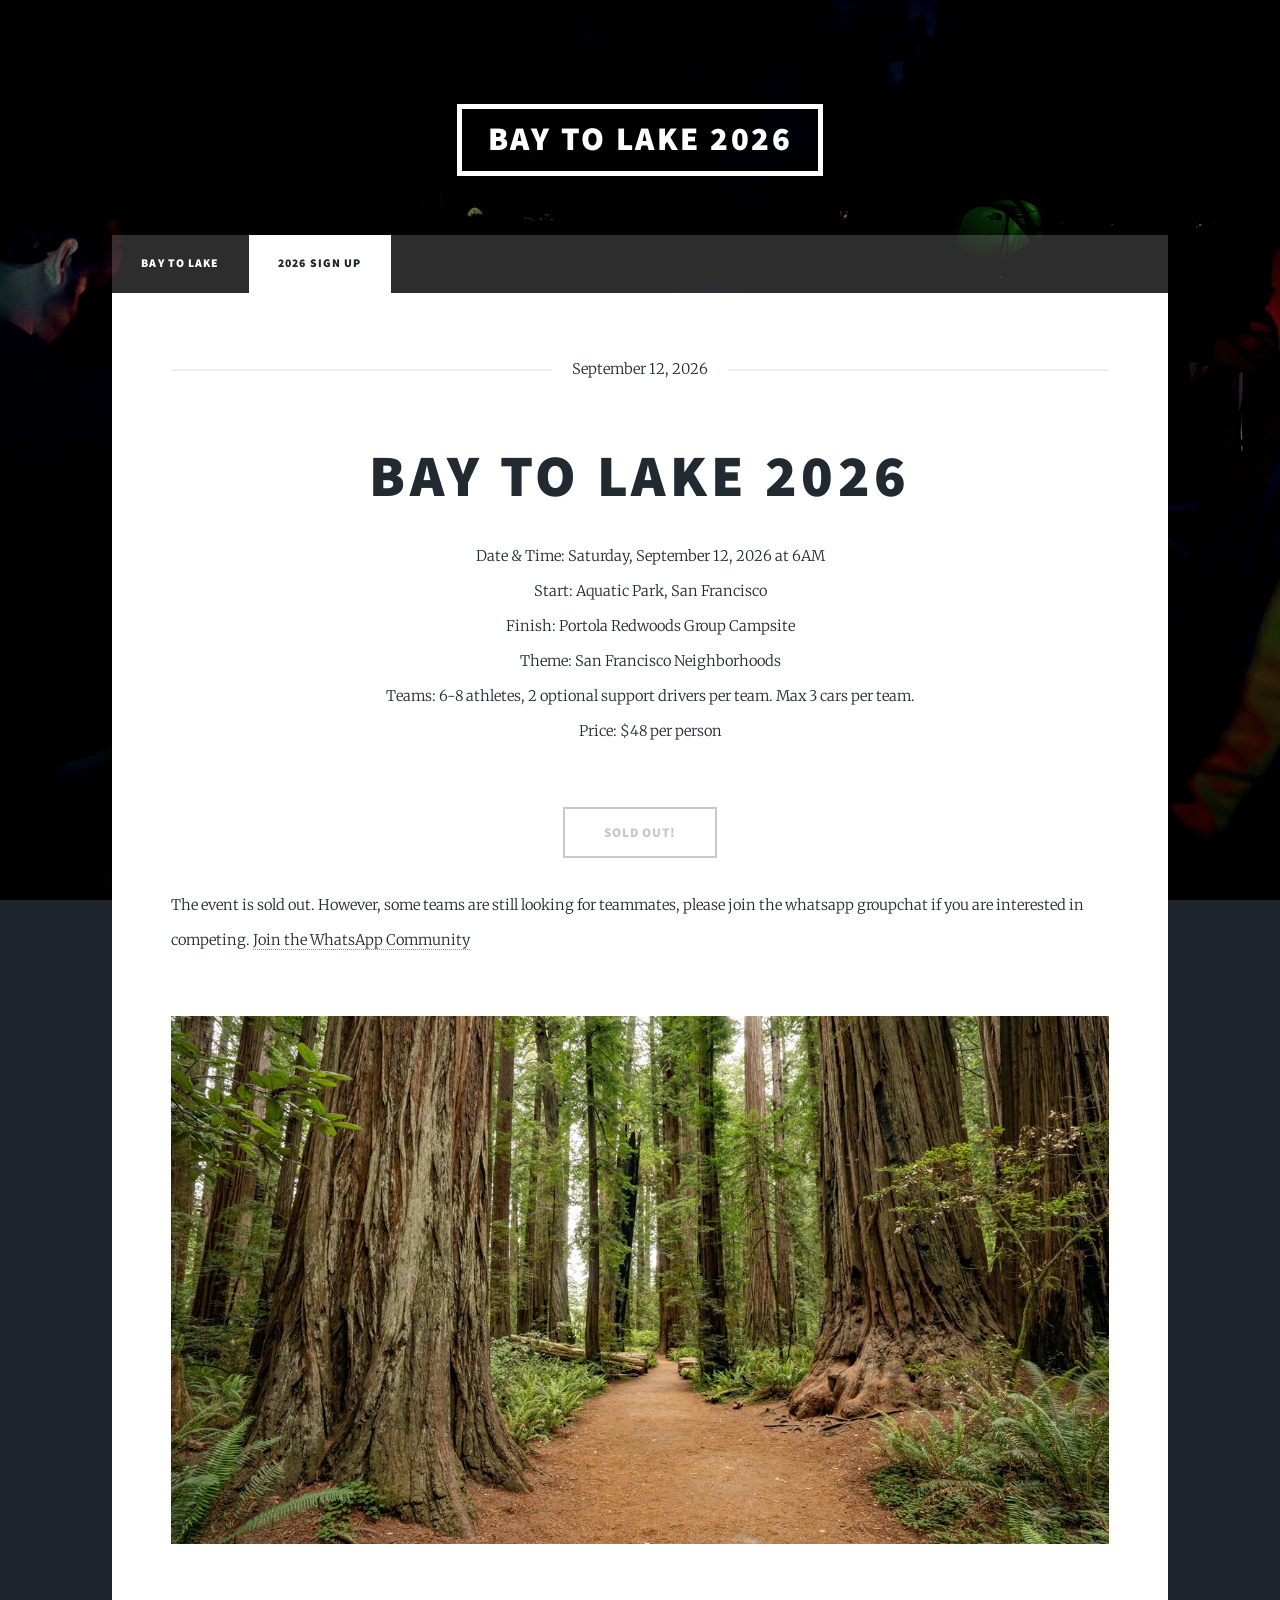
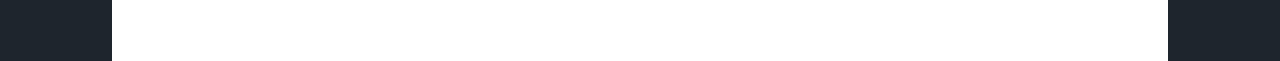
==== website/2026.html @ f6bba60a "first commit" ====
<!doctype html>
<!--
	Massively by HTML5 UP
	html5up.net | @ajlkn
	Free for personal and commercial use under the CCA 3.0 license (html5up.net/license)
-->
<html>
    <head>
        <title>2026 | Bay To Lake</title>
        <link
            rel="icon"
            href="data:image/svg+xml,<svg xmlns=%22http://www.w3.org/2000/svg%22 viewBox=%220 0 100 100%22><text y=%22.9em%22 font-size=%2290%22>🏃‍♀️‍➡️</text></svg>"
        />
        <meta charset="utf-8" />
        <meta
            name="viewport"
            content="width=device-width, initial-scale=1, user-scalable=no"
        />
        <link rel="stylesheet" href="assets/css/main.css" />
        <noscript
            ><link rel="stylesheet" href="assets/css/noscript.css"
        /></noscript>
    </head>
    <body class="is-preload">
        <!-- Wrapper -->
        <div id="wrapper">
            <!-- Header -->
            <header id="header">
                <a href="https://forms.gle/pkW2wUgKSSJZ77wMA" class="logo"
                    >Bay To Lake 2026</a
                >
            </header>

            <!-- Nav -->
            <nav id="nav">
                <ul class="links">
                    <li><a href="index.html">Bay To Lake</a></li>
                    <li class="active">
                        <a href="https://forms.gle/pkW2wUgKSSJZ77wMA"
                            >2026 sign up</a
                        >
                    </li>
                </ul>
            </nav>

            <!-- Main -->
            <div id="main">
                <!-- Post -->
                <section class="post">
                    <header class="major">
                        <span class="date">September 12, 2026</span>
                        <h1>Bay to Lake 2026</h1>
                        <ul>
                            <li>
                                Date & Time: Saturday, September 12, 2026 at 6AM
                            </li>
                            <li>Start: Aquatic Park, San Francisco</li>
                            <li>Finish: Portola Redwoods Group Campsite</li>
                            <li>Theme: San Francisco Neighborhoods</li>
                            <li>
                                Teams: 6-8 athletes, 2 optional support drivers
                                per team. Max 3 cars per team.
                            </li>
                            <li>Price: $48 per person</li>
                        </ul>
                    </header>
                    <ul class="actions special">
                        <li>
                            <a
                                href="https://forms.gle/pkW2wUgKSSJZ77wMA"
                                class="button large disabled"
                                disabled
                                >SOLD OUT!</a
                            >
                        </li>
                    </ul>
                    The event is sold out. However, some teams are still looking
                    for teammates, please join the whatsapp groupchat if you are
                    interested in competing.
                    <a
                        href="https://chat.whatsapp.com/GhfOMwKwByU3hlfMUq1ZFm?mode=hq1tcli"
                        >Join the WhatsApp Community</a
                    >
                    <div class="image main">
                        <img src="images/redwoods.jpeg" alt="" />
                    </div>
                </section>
            </div>
        </div>

        <!-- Scripts -->
        <script src="assets/js/jquery.min.js"></script>
        <script src="assets/js/jquery.scrollex.min.js"></script>
        <script src="assets/js/jquery.scrolly.min.js"></script>
        <script src="assets/js/browser.min.js"></script>
        <script src="assets/js/breakpoints.min.js"></script>
        <script src="assets/js/util.js"></script>
        <script src="assets/js/main.js"></script>
    </body>
</html>
---- website/assets/css/main.css ----
@import url(fontawesome-all.min.css);
@import url("https://fonts.googleapis.com/css?family=Merriweather:300,700,300italic,700italic|Source+Sans+Pro:900");

/*
	Massively by HTML5 UP
	html5up.net | @ajlkn
	Free for personal and commercial use under the CCA 3.0 license (html5up.net/license)
*/

html,
body,
div,
span,
applet,
object,
iframe,
h1,
h2,
h3,
h4,
h5,
h6,
p,
blockquote,
pre,
a,
abbr,
acronym,
address,
big,
cite,
code,
del,
dfn,
em,
img,
ins,
kbd,
q,
s,
samp,
small,
strike,
strong,
sub,
sup,
tt,
var,
b,
u,
i,
center,
dl,
dt,
dd,
ol,
ul,
li,
fieldset,
form,
label,
legend,
table,
caption,
tbody,
tfoot,
thead,
tr,
th,
td,
article,
aside,
canvas,
details,
embed,
figure,
figcaption,
footer,
header,
hgroup,
menu,
nav,
output,
ruby,
section,
summary,
time,
mark,
audio,
video {
    margin: 0;
    padding: 0;
    border: 0;
    font-size: 100%;
    font: inherit;
    vertical-align: baseline;
}

article,
aside,
details,
figcaption,
figure,
footer,
header,
hgroup,
menu,
nav,
section {
    display: block;
}

body {
    line-height: 1;
}

ol,
ul {
    list-style: none;
}

blockquote,
q {
    quotes: none;
}

blockquote:before,
blockquote:after,
q:before,
q:after {
    content: "";
    content: none;
}

table {
    border-collapse: collapse;
    border-spacing: 0;
}

body {
    -webkit-text-size-adjust: none;
}

mark {
    background-color: transparent;
    color: inherit;
}

input::-moz-focus-inner {
    border: 0;
    padding: 0;
}

input,
select,
textarea {
    -moz-appearance: none;
    -webkit-appearance: none;
    -ms-appearance: none;
    appearance: none;
}

/* Basic */

@-ms-viewport {
    width: device-width;
}

body {
    -ms-overflow-style: scrollbar;
}

@media screen and (max-width: 480px) {
    html,
    body {
        min-width: 320px;
    }
}

html {
    box-sizing: border-box;
}

*,
*:before,
*:after {
    box-sizing: inherit;
}

body {
    background-color: #1e252d;
}

body.is-preload *,
body.is-preload *:before,
body.is-preload *:after {
    -moz-animation: none !important;
    -webkit-animation: none !important;
    -ms-animation: none !important;
    animation: none !important;
    -moz-transition: none !important;
    -webkit-transition: none !important;
    -ms-transition: none !important;
    transition: none !important;
}

/* Type */

html {
    font-size: 16pt;
}

@media screen and (max-width: 1680px) {
    html {
        font-size: 12pt;
    }
}

@media screen and (max-width: 1280px) {
    html {
        font-size: 11pt;
    }
}

@media screen and (max-width: 360px) {
    html {
        font-size: 10pt;
    }
}

body {
    color: #212931;
}

body,
input,
select,
textarea {
    font-family: "Merriweather", Georgia, serif;
    font-weight: 300;
    font-size: 1rem;
    line-height: 2.375;
}

a {
    -moz-transition:
        color 0.2s ease-in-out,
        background-color 0.2s ease-in-out,
        border-color 0.2s ease-in-out,
        box-shadow 0.2s ease-in-out;
    -webkit-transition:
        color 0.2s ease-in-out,
        background-color 0.2s ease-in-out,
        border-color 0.2s ease-in-out,
        box-shadow 0.2s ease-in-out;
    -ms-transition:
        color 0.2s ease-in-out,
        background-color 0.2s ease-in-out,
        border-color 0.2s ease-in-out,
        box-shadow 0.2s ease-in-out;
    transition:
        color 0.2s ease-in-out,
        background-color 0.2s ease-in-out,
        border-color 0.2s ease-in-out,
        box-shadow 0.2s ease-in-out;
    border-bottom: dotted 1px;
    text-decoration: none;
}

a:hover {
    border-bottom-color: transparent;
}

strong,
b {
    font-weight: 600;
}

em,
i {
    font-style: italic;
}

p {
    text-align: justify;
    margin: 0 0 2rem 0;
}

h1,
h2,
h3,
h4,
h5,
h6 {
    font-family: "Source Sans Pro", Helvetica, sans-serif;
    font-weight: 900;
    line-height: 1.5;
    letter-spacing: 0.075em;
    text-transform: uppercase;
    margin: 0 0 1rem 0;
}

h1 a,
h2 a,
h3 a,
h4 a,
h5 a,
h6 a {
    border-bottom: 0;
    color: inherit;
    text-decoration: none;
}

h1 {
    font-size: 4rem;
    line-height: 1.1;
    margin: 0 0 2rem 0;
}

h2 {
    font-size: 1.75rem;
    line-height: 1.3;
    margin: 0 0 1.5rem 0;
}

h3 {
    font-size: 1.25rem;
    margin: 0 0 1.5rem 0;
}

h4 {
    font-size: 1rem;
}

h5 {
    font-size: 0.9rem;
}

h6 {
    font-size: 0.8rem;
}

sub {
    font-size: 0.8rem;
    position: relative;
    top: 0.5rem;
}

sup {
    font-size: 0.8rem;
    position: relative;
    top: -0.5rem;
}

blockquote {
    border-left: solid 4px;
    font-style: italic;
    margin: 0 0 2rem 0;
    padding: 0.5rem 0 0.5rem 2rem;
}

code {
    border: solid 2px;
    font-family: "Courier New", monospace;
    font-size: 0.9rem;
    margin: 0 0.25rem;
    padding: 0.25rem 0.65rem;
}

pre {
    -webkit-overflow-scrolling: touch;
    font-family: "Courier New", monospace;
    font-size: 0.9rem;
    margin: 0 0 2rem 0;
}

pre code {
    display: block;
    line-height: 1.75;
    padding: 1rem 1.5rem;
    overflow-x: auto;
}

hr {
    border: 0;
    border-bottom: solid 2px;
    margin: 3rem 0;
}

hr.major {
    margin: 5rem 0;
}

.align-left {
    text-align: left;
}

.align-center {
    text-align: center;
}

.align-right {
    text-align: right;
}

input,
select,
textarea {
    color: #212931;
}

a {
    color: #212931;
    border-bottom-color: rgba(33, 41, 49, 0.5);
}

a:hover {
    border-bottom-color: transparent;
    color: #18bfef !important;
}

strong,
b {
    color: #212931;
}

h1,
h2,
h3,
h4,
h5,
h6 {
    color: #212931;
}

blockquote {
    border-left-color: #eeeeee;
}

code {
    background: rgba(220, 220, 220, 0.25);
    border-color: #eeeeee;
}

hr {
    border-bottom-color: #eeeeee;
}

/* Row */

.row {
    display: flex;
    flex-wrap: wrap;
    box-sizing: border-box;
    align-items: stretch;
}

.row > * {
    box-sizing: border-box;
}

.row.gtr-uniform > * > :last-child {
    margin-bottom: 0;
}

.row.aln-left {
    justify-content: flex-start;
}

.row.aln-center {
    justify-content: center;
}

.row.aln-right {
    justify-content: flex-end;
}

.row.aln-top {
    align-items: flex-start;
}

.row.aln-middle {
    align-items: center;
}

.row.aln-bottom {
    align-items: flex-end;
}

.row > .imp {
    order: -1;
}

.row > .col-1 {
    width: 8.33333%;
}

.row > .off-1 {
    margin-left: 8.33333%;
}

.row > .col-2 {
    width: 16.66667%;
}

.row > .off-2 {
    margin-left: 16.66667%;
}

.row > .col-3 {
    width: 25%;
}

.row > .off-3 {
    margin-left: 25%;
}

.row > .col-4 {
    width: 33.33333%;
}

.row > .off-4 {
    margin-left: 33.33333%;
}

.row > .col-5 {
    width: 41.66667%;
}

.row > .off-5 {
    margin-left: 41.66667%;
}

.row > .col-6 {
    width: 50%;
}

.row > .off-6 {
    margin-left: 50%;
}

.row > .col-7 {
    width: 58.33333%;
}

.row > .off-7 {
    margin-left: 58.33333%;
}

.row > .col-8 {
    width: 66.66667%;
}

.row > .off-8 {
    margin-left: 66.66667%;
}

.row > .col-9 {
    width: 75%;
}

.row > .off-9 {
    margin-left: 75%;
}

.row > .col-10 {
    width: 83.33333%;
}

.row > .off-10 {
    margin-left: 83.33333%;
}

.row > .col-11 {
    width: 91.66667%;
}

.row > .off-11 {
    margin-left: 91.66667%;
}

.row > .col-12 {
    width: 100%;
}

.row > .off-12 {
    margin-left: 100%;
}

.row.gtr-0 {
    margin-top: 0;
    margin-left: 0rem;
}

.row.gtr-0 > * {
    padding: 0 0 0 0rem;
}

.row.gtr-0.gtr-uniform {
    margin-top: 0rem;
}

.row.gtr-0.gtr-uniform > * {
    padding-top: 0rem;
}

.row.gtr-25 {
    margin-top: 0;
    margin-left: -0.375rem;
}

.row.gtr-25 > * {
    padding: 0 0 0 0.375rem;
}

.row.gtr-25.gtr-uniform {
    margin-top: -0.375rem;
}

.row.gtr-25.gtr-uniform > * {
    padding-top: 0.375rem;
}

.row.gtr-50 {
    margin-top: 0;
    margin-left: -0.75rem;
}

.row.gtr-50 > * {
    padding: 0 0 0 0.75rem;
}

.row.gtr-50.gtr-uniform {
    margin-top: -0.75rem;
}

.row.gtr-50.gtr-uniform > * {
    padding-top: 0.75rem;
}

.row {
    margin-top: 0;
    margin-left: -1.5rem;
}

.row > * {
    padding: 0 0 0 1.5rem;
}

.row.gtr-uniform {
    margin-top: -1.5rem;
}

.row.gtr-uniform > * {
    padding-top: 1.5rem;
}

.row.gtr-150 {
    margin-top: 0;
    margin-left: -2.25rem;
}

.row.gtr-150 > * {
    padding: 0 0 0 2.25rem;
}

.row.gtr-150.gtr-uniform {
    margin-top: -2.25rem;
}

.row.gtr-150.gtr-uniform > * {
    padding-top: 2.25rem;
}

.row.gtr-200 {
    margin-top: 0;
    margin-left: -3rem;
}

.row.gtr-200 > * {
    padding: 0 0 0 3rem;
}

.row.gtr-200.gtr-uniform {
    margin-top: -3rem;
}

.row.gtr-200.gtr-uniform > * {
    padding-top: 3rem;
}

@media screen and (max-width: 1680px) {
    .row {
        display: flex;
        flex-wrap: wrap;
        box-sizing: border-box;
        align-items: stretch;
    }

    .row > * {
        box-sizing: border-box;
    }

    .row.gtr-uniform > * > :last-child {
        margin-bottom: 0;
    }

    .row.aln-left {
        justify-content: flex-start;
    }

    .row.aln-center {
        justify-content: center;
    }

    .row.aln-right {
        justify-content: flex-end;
    }

    .row.aln-top {
        align-items: flex-start;
    }

    .row.aln-middle {
        align-items: center;
    }

    .row.aln-bottom {
        align-items: flex-end;
    }

    .row > .imp-xlarge {
        order: -1;
    }

    .row > .col-1-xlarge {
        width: 8.33333%;
    }

    .row > .off-1-xlarge {
        margin-left: 8.33333%;
    }

    .row > .col-2-xlarge {
        width: 16.66667%;
    }

    .row > .off-2-xlarge {
        margin-left: 16.66667%;
    }

    .row > .col-3-xlarge {
        width: 25%;
    }

    .row > .off-3-xlarge {
        margin-left: 25%;
    }

    .row > .col-4-xlarge {
        width: 33.33333%;
    }

    .row > .off-4-xlarge {
        margin-left: 33.33333%;
    }

    .row > .col-5-xlarge {
        width: 41.66667%;
    }

    .row > .off-5-xlarge {
        margin-left: 41.66667%;
    }

    .row > .col-6-xlarge {
        width: 50%;
    }

    .row > .off-6-xlarge {
        margin-left: 50%;
    }

    .row > .col-7-xlarge {
        width: 58.33333%;
    }

    .row > .off-7-xlarge {
        margin-left: 58.33333%;
    }

    .row > .col-8-xlarge {
        width: 66.66667%;
    }

    .row > .off-8-xlarge {
        margin-left: 66.66667%;
    }

    .row > .col-9-xlarge {
        width: 75%;
    }

    .row > .off-9-xlarge {
        margin-left: 75%;
    }

    .row > .col-10-xlarge {
        width: 83.33333%;
    }

    .row > .off-10-xlarge {
        margin-left: 83.33333%;
    }

    .row > .col-11-xlarge {
        width: 91.66667%;
    }

    .row > .off-11-xlarge {
        margin-left: 91.66667%;
    }

    .row > .col-12-xlarge {
        width: 100%;
    }

    .row > .off-12-xlarge {
        margin-left: 100%;
    }

    .row.gtr-0 {
        margin-top: 0;
        margin-left: 0rem;
    }

    .row.gtr-0 > * {
        padding: 0 0 0 0rem;
    }

    .row.gtr-0.gtr-uniform {
        margin-top: 0rem;
    }

    .row.gtr-0.gtr-uniform > * {
        padding-top: 0rem;
    }

    .row.gtr-25 {
        margin-top: 0;
        margin-left: -0.375rem;
    }

    .row.gtr-25 > * {
        padding: 0 0 0 0.375rem;
    }

    .row.gtr-25.gtr-uniform {
        margin-top: -0.375rem;
    }

    .row.gtr-25.gtr-uniform > * {
        padding-top: 0.375rem;
    }

    .row.gtr-50 {
        margin-top: 0;
        margin-left: -0.75rem;
    }

    .row.gtr-50 > * {
        padding: 0 0 0 0.75rem;
    }

    .row.gtr-50.gtr-uniform {
        margin-top: -0.75rem;
    }

    .row.gtr-50.gtr-uniform > * {
        padding-top: 0.75rem;
    }

    .row {
        margin-top: 0;
        margin-left: -1.5rem;
    }

    .row > * {
        padding: 0 0 0 1.5rem;
    }

    .row.gtr-uniform {
        margin-top: -1.5rem;
    }

    .row.gtr-uniform > * {
        padding-top: 1.5rem;
    }

    .row.gtr-150 {
        margin-top: 0;
        margin-left: -2.25rem;
    }

    .row.gtr-150 > * {
        padding: 0 0 0 2.25rem;
    }

    .row.gtr-150.gtr-uniform {
        margin-top: -2.25rem;
    }

    .row.gtr-150.gtr-uniform > * {
        padding-top: 2.25rem;
    }

    .row.gtr-200 {
        margin-top: 0;
        margin-left: -3rem;
    }

    .row.gtr-200 > * {
        padding: 0 0 0 3rem;
    }

    .row.gtr-200.gtr-uniform {
        margin-top: -3rem;
    }

    .row.gtr-200.gtr-uniform > * {
        padding-top: 3rem;
    }
}

@media screen and (max-width: 1280px) {
    .row {
        display: flex;
        flex-wrap: wrap;
        box-sizing: border-box;
        align-items: stretch;
    }

    .row > * {
        box-sizing: border-box;
    }

    .row.gtr-uniform > * > :last-child {
        margin-bottom: 0;
    }

    .row.aln-left {
        justify-content: flex-start;
    }

    .row.aln-center {
        justify-content: center;
    }

    .row.aln-right {
        justify-content: flex-end;
    }

    .row.aln-top {
        align-items: flex-start;
    }

    .row.aln-middle {
        align-items: center;
    }

    .row.aln-bottom {
        align-items: flex-end;
    }

    .row > .imp-large {
        order: -1;
    }

    .row > .col-1-large {
        width: 8.33333%;
    }

    .row > .off-1-large {
        margin-left: 8.33333%;
    }

    .row > .col-2-large {
        width: 16.66667%;
    }

    .row > .off-2-large {
        margin-left: 16.66667%;
    }

    .row > .col-3-large {
        width: 25%;
    }

    .row > .off-3-large {
        margin-left: 25%;
    }

    .row > .col-4-large {
        width: 33.33333%;
    }

    .row > .off-4-large {
        margin-left: 33.33333%;
    }

    .row > .col-5-large {
        width: 41.66667%;
    }

    .row > .off-5-large {
        margin-left: 41.66667%;
    }

    .row > .col-6-large {
        width: 50%;
    }

    .row > .off-6-large {
        margin-left: 50%;
    }

    .row > .col-7-large {
        width: 58.33333%;
    }

    .row > .off-7-large {
        margin-left: 58.33333%;
    }

    .row > .col-8-large {
        width: 66.66667%;
    }

    .row > .off-8-large {
        margin-left: 66.66667%;
    }

    .row > .col-9-large {
        width: 75%;
    }

    .row > .off-9-large {
        margin-left: 75%;
    }

    .row > .col-10-large {
        width: 83.33333%;
    }

    .row > .off-10-large {
        margin-left: 83.33333%;
    }

    .row > .col-11-large {
        width: 91.66667%;
    }

    .row > .off-11-large {
        margin-left: 91.66667%;
    }

    .row > .col-12-large {
        width: 100%;
    }

    .row > .off-12-large {
        margin-left: 100%;
    }

    .row.gtr-0 {
        margin-top: 0;
        margin-left: 0rem;
    }

    .row.gtr-0 > * {
        padding: 0 0 0 0rem;
    }

    .row.gtr-0.gtr-uniform {
        margin-top: 0rem;
    }

    .row.gtr-0.gtr-uniform > * {
        padding-top: 0rem;
    }

    .row.gtr-25 {
        margin-top: 0;
        margin-left: -0.375rem;
    }

    .row.gtr-25 > * {
        padding: 0 0 0 0.375rem;
    }

    .row.gtr-25.gtr-uniform {
        margin-top: -0.375rem;
    }

    .row.gtr-25.gtr-uniform > * {
        padding-top: 0.375rem;
    }

    .row.gtr-50 {
        margin-top: 0;
        margin-left: -0.75rem;
    }

    .row.gtr-50 > * {
        padding: 0 0 0 0.75rem;
    }

    .row.gtr-50.gtr-uniform {
        margin-top: -0.75rem;
    }

    .row.gtr-50.gtr-uniform > * {
        padding-top: 0.75rem;
    }

    .row {
        margin-top: 0;
        margin-left: -1.5rem;
    }

    .row > * {
        padding: 0 0 0 1.5rem;
    }

    .row.gtr-uniform {
        margin-top: -1.5rem;
    }

    .row.gtr-uniform > * {
        padding-top: 1.5rem;
    }

    .row.gtr-150 {
        margin-top: 0;
        margin-left: -2.25rem;
    }

    .row.gtr-150 > * {
        padding: 0 0 0 2.25rem;
    }

    .row.gtr-150.gtr-uniform {
        margin-top: -2.25rem;
    }

    .row.gtr-150.gtr-uniform > * {
        padding-top: 2.25rem;
    }

    .row.gtr-200 {
        margin-top: 0;
        margin-left: -3rem;
    }

    .row.gtr-200 > * {
        padding: 0 0 0 3rem;
    }

    .row.gtr-200.gtr-uniform {
        margin-top: -3rem;
    }

    .row.gtr-200.gtr-uniform > * {
        padding-top: 3rem;
    }
}

@media screen and (max-width: 980px) {
    .row {
        display: flex;
        flex-wrap: wrap;
        box-sizing: border-box;
        align-items: stretch;
    }

    .row > * {
        box-sizing: border-box;
    }

    .row.gtr-uniform > * > :last-child {
        margin-bottom: 0;
    }

    .row.aln-left {
        justify-content: flex-start;
    }

    .row.aln-center {
        justify-content: center;
    }

    .row.aln-right {
        justify-content: flex-end;
    }

    .row.aln-top {
        align-items: flex-start;
    }

    .row.aln-middle {
        align-items: center;
    }

    .row.aln-bottom {
        align-items: flex-end;
    }

    .row > .imp-medium {
        order: -1;
    }

    .row > .col-1-medium {
        width: 8.33333%;
    }

    .row > .off-1-medium {
        margin-left: 8.33333%;
    }

    .row > .col-2-medium {
        width: 16.66667%;
    }

    .row > .off-2-medium {
        margin-left: 16.66667%;
    }

    .row > .col-3-medium {
        width: 25%;
    }

    .row > .off-3-medium {
        margin-left: 25%;
    }

    .row > .col-4-medium {
        width: 33.33333%;
    }

    .row > .off-4-medium {
        margin-left: 33.33333%;
    }

    .row > .col-5-medium {
        width: 41.66667%;
    }

    .row > .off-5-medium {
        margin-left: 41.66667%;
    }

    .row > .col-6-medium {
        width: 50%;
    }

    .row > .off-6-medium {
        margin-left: 50%;
    }

    .row > .col-7-medium {
        width: 58.33333%;
    }

    .row > .off-7-medium {
        margin-left: 58.33333%;
    }

    .row > .col-8-medium {
        width: 66.66667%;
    }

    .row > .off-8-medium {
        margin-left: 66.66667%;
    }

    .row > .col-9-medium {
        width: 75%;
    }

    .row > .off-9-medium {
        margin-left: 75%;
    }

    .row > .col-10-medium {
        width: 83.33333%;
    }

    .row > .off-10-medium {
        margin-left: 83.33333%;
    }

    .row > .col-11-medium {
        width: 91.66667%;
    }

    .row > .off-11-medium {
        margin-left: 91.66667%;
    }

    .row > .col-12-medium {
        width: 100%;
    }

    .row > .off-12-medium {
        margin-left: 100%;
    }

    .row.gtr-0 {
        margin-top: 0;
        margin-left: 0rem;
    }

    .row.gtr-0 > * {
        padding: 0 0 0 0rem;
    }

    .row.gtr-0.gtr-uniform {
        margin-top: 0rem;
    }

    .row.gtr-0.gtr-uniform > * {
        padding-top: 0rem;
    }

    .row.gtr-25 {
        margin-top: 0;
        margin-left: -0.375rem;
    }

    .row.gtr-25 > * {
        padding: 0 0 0 0.375rem;
    }

    .row.gtr-25.gtr-uniform {
        margin-top: -0.375rem;
    }

    .row.gtr-25.gtr-uniform > * {
        padding-top: 0.375rem;
    }

    .row.gtr-50 {
        margin-top: 0;
        margin-left: -0.75rem;
    }

    .row.gtr-50 > * {
        padding: 0 0 0 0.75rem;
    }

    .row.gtr-50.gtr-uniform {
        margin-top: -0.75rem;
    }

    .row.gtr-50.gtr-uniform > * {
        padding-top: 0.75rem;
    }

    .row {
        margin-top: 0;
        margin-left: -1.5rem;
    }

    .row > * {
        padding: 0 0 0 1.5rem;
    }

    .row.gtr-uniform {
        margin-top: -1.5rem;
    }

    .row.gtr-uniform > * {
        padding-top: 1.5rem;
    }

    .row.gtr-150 {
        margin-top: 0;
        margin-left: -2.25rem;
    }

    .row.gtr-150 > * {
        padding: 0 0 0 2.25rem;
    }

    .row.gtr-150.gtr-uniform {
        margin-top: -2.25rem;
    }

    .row.gtr-150.gtr-uniform > * {
        padding-top: 2.25rem;
    }

    .row.gtr-200 {
        margin-top: 0;
        margin-left: -3rem;
    }

    .row.gtr-200 > * {
        padding: 0 0 0 3rem;
    }

    .row.gtr-200.gtr-uniform {
        margin-top: -3rem;
    }

    .row.gtr-200.gtr-uniform > * {
        padding-top: 3rem;
    }
}

@media screen and (max-width: 736px) {
    .row {
        display: flex;
        flex-wrap: wrap;
        box-sizing: border-box;
        align-items: stretch;
    }

    .row > * {
        box-sizing: border-box;
    }

    .row.gtr-uniform > * > :last-child {
        margin-bottom: 0;
    }

    .row.aln-left {
        justify-content: flex-start;
    }

    .row.aln-center {
        justify-content: center;
    }

    .row.aln-right {
        justify-content: flex-end;
    }

    .row.aln-top {
        align-items: flex-start;
    }

    .row.aln-middle {
        align-items: center;
    }

    .row.aln-bottom {
        align-items: flex-end;
    }

    .row > .imp-small {
        order: -1;
    }

    .row > .col-1-small {
        width: 8.33333%;
    }

    .row > .off-1-small {
        margin-left: 8.33333%;
    }

    .row > .col-2-small {
        width: 16.66667%;
    }

    .row > .off-2-small {
        margin-left: 16.66667%;
    }

    .row > .col-3-small {
        width: 25%;
    }

    .row > .off-3-small {
        margin-left: 25%;
    }

    .row > .col-4-small {
        width: 33.33333%;
    }

    .row > .off-4-small {
        margin-left: 33.33333%;
    }

    .row > .col-5-small {
        width: 41.66667%;
    }

    .row > .off-5-small {
        margin-left: 41.66667%;
    }

    .row > .col-6-small {
        width: 50%;
    }

    .row > .off-6-small {
        margin-left: 50%;
    }

    .row > .col-7-small {
        width: 58.33333%;
    }

    .row > .off-7-small {
        margin-left: 58.33333%;
    }

    .row > .col-8-small {
        width: 66.66667%;
    }

    .row > .off-8-small {
        margin-left: 66.66667%;
    }

    .row > .col-9-small {
        width: 75%;
    }

    .row > .off-9-small {
        margin-left: 75%;
    }

    .row > .col-10-small {
        width: 83.33333%;
    }

    .row > .off-10-small {
        margin-left: 83.33333%;
    }

    .row > .col-11-small {
        width: 91.66667%;
    }

    .row > .off-11-small {
        margin-left: 91.66667%;
    }

    .row > .col-12-small {
        width: 100%;
    }

    .row > .off-12-small {
        margin-left: 100%;
    }

    .row.gtr-0 {
        margin-top: 0;
        margin-left: 0rem;
    }

    .row.gtr-0 > * {
        padding: 0 0 0 0rem;
    }

    .row.gtr-0.gtr-uniform {
        margin-top: 0rem;
    }

    .row.gtr-0.gtr-uniform > * {
        padding-top: 0rem;
    }

    .row.gtr-25 {
        margin-top: 0;
        margin-left: -0.375rem;
    }

    .row.gtr-25 > * {
        padding: 0 0 0 0.375rem;
    }

    .row.gtr-25.gtr-uniform {
        margin-top: -0.375rem;
    }

    .row.gtr-25.gtr-uniform > * {
        padding-top: 0.375rem;
    }

    .row.gtr-50 {
        margin-top: 0;
        margin-left: -0.75rem;
    }

    .row.gtr-50 > * {
        padding: 0 0 0 0.75rem;
    }

    .row.gtr-50.gtr-uniform {
        margin-top: -0.75rem;
    }

    .row.gtr-50.gtr-uniform > * {
        padding-top: 0.75rem;
    }

    .row {
        margin-top: 0;
        margin-left: -1.5rem;
    }

    .row > * {
        padding: 0 0 0 1.5rem;
    }

    .row.gtr-uniform {
        margin-top: -1.5rem;
    }

    .row.gtr-uniform > * {
        padding-top: 1.5rem;
    }

    .row.gtr-150 {
        margin-top: 0;
        margin-left: -2.25rem;
    }

    .row.gtr-150 > * {
        padding: 0 0 0 2.25rem;
    }

    .row.gtr-150.gtr-uniform {
        margin-top: -2.25rem;
    }

    .row.gtr-150.gtr-uniform > * {
        padding-top: 2.25rem;
    }

    .row.gtr-200 {
        margin-top: 0;
        margin-left: -3rem;
    }

    .row.gtr-200 > * {
        padding: 0 0 0 3rem;
    }

    .row.gtr-200.gtr-uniform {
        margin-top: -3rem;
    }

    .row.gtr-200.gtr-uniform > * {
        padding-top: 3rem;
    }
}

@media screen and (max-width: 480px) {
    .row {
        display: flex;
        flex-wrap: wrap;
        box-sizing: border-box;
        align-items: stretch;
    }

    .row > * {
        box-sizing: border-box;
    }

    .row.gtr-uniform > * > :last-child {
        margin-bottom: 0;
    }

    .row.aln-left {
        justify-content: flex-start;
    }

    .row.aln-center {
        justify-content: center;
    }

    .row.aln-right {
        justify-content: flex-end;
    }

    .row.aln-top {
        align-items: flex-start;
    }

    .row.aln-middle {
        align-items: center;
    }

    .row.aln-bottom {
        align-items: flex-end;
    }

    .row > .imp-xsmall {
        order: -1;
    }

    .row > .col-1-xsmall {
        width: 8.33333%;
    }

    .row > .off-1-xsmall {
        margin-left: 8.33333%;
    }

    .row > .col-2-xsmall {
        width: 16.66667%;
    }

    .row > .off-2-xsmall {
        margin-left: 16.66667%;
    }

    .row > .col-3-xsmall {
        width: 25%;
    }

    .row > .off-3-xsmall {
        margin-left: 25%;
    }

    .row > .col-4-xsmall {
        width: 33.33333%;
    }

    .row > .off-4-xsmall {
        margin-left: 33.33333%;
    }

    .row > .col-5-xsmall {
        width: 41.66667%;
    }

    .row > .off-5-xsmall {
        margin-left: 41.66667%;
    }

    .row > .col-6-xsmall {
        width: 50%;
    }

    .row > .off-6-xsmall {
        margin-left: 50%;
    }

    .row > .col-7-xsmall {
        width: 58.33333%;
    }

    .row > .off-7-xsmall {
        margin-left: 58.33333%;
    }

    .row > .col-8-xsmall {
        width: 66.66667%;
    }

    .row > .off-8-xsmall {
        margin-left: 66.66667%;
    }

    .row > .col-9-xsmall {
        width: 75%;
    }

    .row > .off-9-xsmall {
        margin-left: 75%;
    }

    .row > .col-10-xsmall {
        width: 83.33333%;
    }

    .row > .off-10-xsmall {
        margin-left: 83.33333%;
    }

    .row > .col-11-xsmall {
        width: 91.66667%;
    }

    .row > .off-11-xsmall {
        margin-left: 91.66667%;
    }

    .row > .col-12-xsmall {
        width: 100%;
    }

    .row > .off-12-xsmall {
        margin-left: 100%;
    }

    .row.gtr-0 {
        margin-top: 0;
        margin-left: 0rem;
    }

    .row.gtr-0 > * {
        padding: 0 0 0 0rem;
    }

    .row.gtr-0.gtr-uniform {
        margin-top: 0rem;
    }

    .row.gtr-0.gtr-uniform > * {
        padding-top: 0rem;
    }

    .row.gtr-25 {
        margin-top: 0;
        margin-left: -0.375rem;
    }

    .row.gtr-25 > * {
        padding: 0 0 0 0.375rem;
    }

    .row.gtr-25.gtr-uniform {
        margin-top: -0.375rem;
    }

    .row.gtr-25.gtr-uniform > * {
        padding-top: 0.375rem;
    }

    .row.gtr-50 {
        margin-top: 0;
        margin-left: -0.75rem;
    }

    .row.gtr-50 > * {
        padding: 0 0 0 0.75rem;
    }

    .row.gtr-50.gtr-uniform {
        margin-top: -0.75rem;
    }

    .row.gtr-50.gtr-uniform > * {
        padding-top: 0.75rem;
    }

    .row {
        margin-top: 0;
        margin-left: -1.5rem;
    }

    .row > * {
        padding: 0 0 0 1.5rem;
    }

    .row.gtr-uniform {
        margin-top: -1.5rem;
    }

    .row.gtr-uniform > * {
        padding-top: 1.5rem;
    }

    .row.gtr-150 {
        margin-top: 0;
        margin-left: -2.25rem;
    }

    .row.gtr-150 > * {
        padding: 0 0 0 2.25rem;
    }

    .row.gtr-150.gtr-uniform {
        margin-top: -2.25rem;
    }

    .row.gtr-150.gtr-uniform > * {
        padding-top: 2.25rem;
    }

    .row.gtr-200 {
        margin-top: 0;
        margin-left: -3rem;
    }

    .row.gtr-200 > * {
        padding: 0 0 0 3rem;
    }

    .row.gtr-200.gtr-uniform {
        margin-top: -3rem;
    }

    .row.gtr-200.gtr-uniform > * {
        padding-top: 3rem;
    }
}

@media screen and (max-width: 360px) {
    .row {
        display: flex;
        flex-wrap: wrap;
        box-sizing: border-box;
        align-items: stretch;
    }

    .row > * {
        box-sizing: border-box;
    }

    .row.gtr-uniform > * > :last-child {
        margin-bottom: 0;
    }

    .row.aln-left {
        justify-content: flex-start;
    }

    .row.aln-center {
        justify-content: center;
    }

    .row.aln-right {
        justify-content: flex-end;
    }

    .row.aln-top {
        align-items: flex-start;
    }

    .row.aln-middle {
        align-items: center;
    }

    .row.aln-bottom {
        align-items: flex-end;
    }

    .row > .imp-xxsmall {
        order: -1;
    }

    .row > .col-1-xxsmall {
        width: 8.33333%;
    }

    .row > .off-1-xxsmall {
        margin-left: 8.33333%;
    }

    .row > .col-2-xxsmall {
        width: 16.66667%;
    }

    .row > .off-2-xxsmall {
        margin-left: 16.66667%;
    }

    .row > .col-3-xxsmall {
        width: 25%;
    }

    .row > .off-3-xxsmall {
        margin-left: 25%;
    }

    .row > .col-4-xxsmall {
        width: 33.33333%;
    }

    .row > .off-4-xxsmall {
        margin-left: 33.33333%;
    }

    .row > .col-5-xxsmall {
        width: 41.66667%;
    }

    .row > .off-5-xxsmall {
        margin-left: 41.66667%;
    }

    .row > .col-6-xxsmall {
        width: 50%;
    }

    .row > .off-6-xxsmall {
        margin-left: 50%;
    }

    .row > .col-7-xxsmall {
        width: 58.33333%;
    }

    .row > .off-7-xxsmall {
        margin-left: 58.33333%;
    }

    .row > .col-8-xxsmall {
        width: 66.66667%;
    }

    .row > .off-8-xxsmall {
        margin-left: 66.66667%;
    }

    .row > .col-9-xxsmall {
        width: 75%;
    }

    .row > .off-9-xxsmall {
        margin-left: 75%;
    }

    .row > .col-10-xxsmall {
        width: 83.33333%;
    }

    .row > .off-10-xxsmall {
        margin-left: 83.33333%;
    }

    .row > .col-11-xxsmall {
        width: 91.66667%;
    }

    .row > .off-11-xxsmall {
        margin-left: 91.66667%;
    }

    .row > .col-12-xxsmall {
        width: 100%;
    }

    .row > .off-12-xxsmall {
        margin-left: 100%;
    }

    .row.gtr-0 {
        margin-top: 0;
        margin-left: 0rem;
    }

    .row.gtr-0 > * {
        padding: 0 0 0 0rem;
    }

    .row.gtr-0.gtr-uniform {
        margin-top: 0rem;
    }

    .row.gtr-0.gtr-uniform > * {
        padding-top: 0rem;
    }

    .row.gtr-25 {
        margin-top: 0;
        margin-left: -0.375rem;
    }

    .row.gtr-25 > * {
        padding: 0 0 0 0.375rem;
    }

    .row.gtr-25.gtr-uniform {
        margin-top: -0.375rem;
    }

    .row.gtr-25.gtr-uniform > * {
        padding-top: 0.375rem;
    }

    .row.gtr-50 {
        margin-top: 0;
        margin-left: -0.75rem;
    }

    .row.gtr-50 > * {
        padding: 0 0 0 0.75rem;
    }

    .row.gtr-50.gtr-uniform {
        margin-top: -0.75rem;
    }

    .row.gtr-50.gtr-uniform > * {
        padding-top: 0.75rem;
    }

    .row {
        margin-top: 0;
        margin-left: -1.5rem;
    }

    .row > * {
        padding: 0 0 0 1.5rem;
    }

    .row.gtr-uniform {
        margin-top: -1.5rem;
    }

    .row.gtr-uniform > * {
        padding-top: 1.5rem;
    }

    .row.gtr-150 {
        margin-top: 0;
        margin-left: -2.25rem;
    }

    .row.gtr-150 > * {
        padding: 0 0 0 2.25rem;
    }

    .row.gtr-150.gtr-uniform {
        margin-top: -2.25rem;
    }

    .row.gtr-150.gtr-uniform > * {
        padding-top: 2.25rem;
    }

    .row.gtr-200 {
        margin-top: 0;
        margin-left: -3rem;
    }

    .row.gtr-200 > * {
        padding: 0 0 0 3rem;
    }

    .row.gtr-200.gtr-uniform {
        margin-top: -3rem;
    }

    .row.gtr-200.gtr-uniform > * {
        padding-top: 3rem;
    }
}

/* Box */

.box {
    border: solid 2px;
    margin-bottom: 2rem;
    padding: 1.5rem;
}

.box > :last-child,
.box > :last-child > :last-child,
.box > :last-child > :last-child > :last-child {
    margin-bottom: 0;
}

.box.alt {
    border: 0;
    border-radius: 0;
    padding: 0;
}

.box {
    border-color: #eeeeee;
}

/* Button */

input[type="submit"],
input[type="reset"],
input[type="button"],
button,
.button {
    -moz-appearance: none;
    -webkit-appearance: none;
    -ms-appearance: none;
    appearance: none;
    -moz-transition:
        background-color 0.2s ease-in-out,
        box-shadow 0.2s ease-in-out,
        color 0.2s ease-in-out;
    -webkit-transition:
        background-color 0.2s ease-in-out,
        box-shadow 0.2s ease-in-out,
        color 0.2s ease-in-out;
    -ms-transition:
        background-color 0.2s ease-in-out,
        box-shadow 0.2s ease-in-out,
        color 0.2s ease-in-out;
    transition:
        background-color 0.2s ease-in-out,
        box-shadow 0.2s ease-in-out,
        color 0.2s ease-in-out;
    border: 0;
    border-radius: 0;
    cursor: pointer;
    display: inline-block;
    font-family: "Source Sans Pro", Helvetica, sans-serif;
    font-size: 0.8rem;
    font-weight: 900;
    letter-spacing: 0.075em;
    height: 3rem;
    line-height: 3rem;
    padding: 0 2rem;
    text-align: center;
    text-decoration: none;
    text-transform: uppercase;
    white-space: nowrap;
}

input[type="submit"].icon:before,
input[type="reset"].icon:before,
input[type="button"].icon:before,
button.icon:before,
.button.icon:before {
    margin-right: 0.5rem;
}

input[type="submit"].icon.solo,
input[type="reset"].icon.solo,
input[type="button"].icon.solo,
button.icon.solo,
.button.icon.solo {
    position: relative;
    width: 4rem;
    height: 4rem;
    line-height: 4rem;
    border-radius: 4rem;
    text-indent: 4rem;
    overflow: hidden;
    padding: 0;
    white-space: nowrap;
}

input[type="submit"].icon.solo:before,
input[type="reset"].icon.solo:before,
input[type="button"].icon.solo:before,
button.icon.solo:before,
.button.icon.solo:before {
    position: absolute;
    display: block;
    top: 0;
    left: 0;
    width: inherit;
    height: inherit;
    line-height: inherit;
    font-size: 1.25rem;
    margin-right: 0;
    text-align: center;
    text-indent: 0;
}

input[type="submit"].fit,
input[type="reset"].fit,
input[type="button"].fit,
button.fit,
.button.fit {
    width: 100%;
}

input[type="submit"].small,
input[type="reset"].small,
input[type="button"].small,
button.small,
.button.small {
    font-size: 0.7rem;
    height: 2.5rem;
    line-height: 2.5rem;
    padding: 0 1.5rem;
}

input[type="submit"].large,
input[type="reset"].large,
input[type="button"].large,
button.large,
.button.large {
    font-size: 0.9rem;
    height: 3.5rem;
    line-height: 3.5rem;
    padding: 0 2.75rem;
}

@media screen and (max-width: 980px) {
    input[type="submit"],
    input[type="reset"],
    input[type="button"],
    button,
    .button {
        font-size: 0.9rem;
        height: 3.25rem;
        line-height: 3.25rem;
    }

    input[type="submit"].large,
    input[type="reset"].large,
    input[type="button"].large,
    button.large,
    .button.large {
        font-size: 1rem;
        height: 3.75rem;
        line-height: 3.75rem;
    }
}

input[type="submit"].disabled,
input[type="submit"]:disabled,
input[type="reset"].disabled,
input[type="reset"]:disabled,
input[type="button"].disabled,
input[type="button"]:disabled,
button.disabled,
button:disabled,
.button.disabled,
.button:disabled {
    pointer-events: none;
    opacity: 0.25;
}

input[type="submit"],
input[type="reset"],
input[type="button"],
button,
.button {
    background-color: transparent;
    box-shadow: inset 0 0 0 2px #212931;
    color: #212931 !important;
}

input[type="submit"]:hover,
input[type="reset"]:hover,
input[type="button"]:hover,
button:hover,
.button:hover {
    box-shadow: inset 0 0 0 2px #18bfef;
    color: #18bfef !important;
}

input[type="submit"].primary,
input[type="reset"].primary,
input[type="button"].primary,
button.primary,
.button.primary {
    background-color: #212931;
    box-shadow: none;
    color: #ffffff !important;
}

input[type="submit"].primary:hover,
input[type="reset"].primary:hover,
input[type="button"].primary:hover,
button.primary:hover,
.button.primary:hover {
    background-color: #18bfef;
}

/* Form */

form {
    margin: 0 0 2rem 0;
}

form > :last-child {
    margin-bottom: 0;
}

form > .fields {
    display: -moz-flex;
    display: -webkit-flex;
    display: -ms-flex;
    display: flex;
    -moz-flex-wrap: wrap;
    -webkit-flex-wrap: wrap;
    -ms-flex-wrap: wrap;
    flex-wrap: wrap;
    width: calc(100% + 3rem);
    margin: -1.5rem 0 2rem -1.5rem;
}

form > .fields > .field {
    -moz-flex-grow: 0;
    -webkit-flex-grow: 0;
    -ms-flex-grow: 0;
    flex-grow: 0;
    -moz-flex-shrink: 0;
    -webkit-flex-shrink: 0;
    -ms-flex-shrink: 0;
    flex-shrink: 0;
    padding: 1.5rem 0 0 1.5rem;
    width: calc(100% - 1.5rem);
}

form > .fields > .field.half {
    width: calc(50% - 0.75rem);
}

form > .fields > .field.third {
    width: calc(100% / 3 - 0.5rem);
}

form > .fields > .field.quarter {
    width: calc(25% - 0.375rem);
}

@media screen and (max-width: 480px) {
    form > .fields {
        width: calc(100% + 3rem);
        margin: -1.5rem 0 2rem -1.5rem;
    }

    form > .fields > .field {
        padding: 1.5rem 0 0 1.5rem;
        width: calc(100% - 1.5rem);
    }

    form > .fields > .field.half {
        width: calc(100% - 1.5rem);
    }

    form > .fields > .field.third {
        width: calc(100% - 1.5rem);
    }

    form > .fields > .field.quarter {
        width: calc(100% - 1.5rem);
    }
}

label {
    display: block;
    font-family: "Source Sans Pro", Helvetica, sans-serif;
    font-weight: 900;
    line-height: 1.5;
    letter-spacing: 0.075em;
    font-size: 0.8rem;
    text-transform: uppercase;
    margin: 0 0 0.75rem 0;
}

@media screen and (max-width: 980px) {
    label {
        font-size: 0.9rem;
    }
}

input[type="text"],
input[type="password"],
input[type="email"],
select,
textarea {
    -moz-appearance: none;
    -webkit-appearance: none;
    -ms-appearance: none;
    appearance: none;
    background: transparent;
    border-radius: 0;
    border: solid 2px;
    color: inherit;
    display: block;
    outline: 0;
    padding: 0 1rem;
    text-decoration: none;
    width: 100%;
}

input[type="text"]:invalid,
input[type="password"]:invalid,
input[type="email"]:invalid,
select:invalid,
textarea:invalid {
    box-shadow: none;
}

select {
    background-size: 1.25rem;
    background-repeat: no-repeat;
    background-position: calc(100% - 1rem) center;
    height: 3rem;
    padding-right: 3rem;
    text-overflow: ellipsis;
}

select:focus::-ms-value {
    background-color: transparent;
}

select::-ms-expand {
    display: none;
}

input[type="text"],
input[type="password"],
input[type="email"],
select {
    height: 3rem;
}

textarea {
    padding: 0.75rem 1rem;
}

input[type="checkbox"],
input[type="radio"] {
    -moz-appearance: none;
    -webkit-appearance: none;
    -ms-appearance: none;
    appearance: none;
    display: block;
    float: left;
    margin-right: -2rem;
    opacity: 0;
    width: 1rem;
    z-index: -1;
}

input[type="checkbox"] + label,
input[type="radio"] + label {
    text-decoration: none;
    cursor: pointer;
    display: inline-block;
    font-size: 1rem;
    letter-spacing: 0;
    font-family: "Merriweather", Georgia, serif;
    text-transform: none;
    font-weight: 300;
    padding-left: 2.8rem;
    padding-right: 1rem;
    position: relative;
}

input[type="checkbox"] + label:before,
input[type="radio"] + label:before {
    -moz-osx-font-smoothing: grayscale;
    -webkit-font-smoothing: antialiased;
    display: inline-block;
    font-style: normal;
    font-variant: normal;
    text-rendering: auto;
    line-height: 1;
    text-transform: none !important;
    font-family: "Font Awesome 5 Free";
    font-weight: 900;
}

input[type="checkbox"] + label:before,
input[type="radio"] + label:before {
    border-radius: 0;
    border: solid 2px;
    content: "";
    display: inline-block;
    font-size: 0.8rem;
    height: 1.8rem;
    left: 0;
    line-height: 1.65rem;
    position: absolute;
    text-align: center;
    top: -0.125rem;
    width: 1.8rem;
}

input[type="checkbox"]:checked + label:before,
input[type="radio"]:checked + label:before {
    content: "\f00c";
}

input[type="checkbox"] + label:before {
    border-radius: 0;
}

input[type="radio"] + label:before {
    border-radius: 100%;
}

::-webkit-input-placeholder {
    opacity: 1;
}

:-moz-placeholder {
    opacity: 1;
}

::-moz-placeholder {
    opacity: 1;
}

:-ms-input-placeholder {
    opacity: 1;
}

label {
    color: #212931;
}

input[type="text"],
input[type="password"],
input[type="email"],
select,
textarea {
    border-color: #eeeeee;
}

input[type="text"]:focus,
input[type="password"]:focus,
input[type="email"]:focus,
select:focus,
textarea:focus {
    border-color: #18bfef;
}

select {
    background-image: url("data:image/svg+xml;charset=utf8,%3Csvg xmlns='http://www.w3.org/2000/svg' width='40' height='40' preserveAspectRatio='none' viewBox='0 0 40 40'%3E%3Cpath d='M9.4,12.3l10.4,10.4l10.4-10.4c0.2-0.2,0.5-0.4,0.9-0.4c0.3,0,0.6,0.1,0.9,0.4l3.3,3.3c0.2,0.2,0.4,0.5,0.4,0.9 c0,0.4-0.1,0.6-0.4,0.9L20.7,31.9c-0.2,0.2-0.5,0.4-0.9,0.4c-0.3,0-0.6-0.1-0.9-0.4L4.3,17.3c-0.2-0.2-0.4-0.5-0.4-0.9 c0-0.4,0.1-0.6,0.4-0.9l3.3-3.3c0.2-0.2,0.5-0.4,0.9-0.4S9.1,12.1,9.4,12.3z' fill='%23eeeeee' /%3E%3C/svg%3E");
}

select option {
    background-color: #ffffff;
    color: #212931;
}

.select-wrapper:before {
    color: #eeeeee;
}

input[type="checkbox"] + label,
input[type="radio"] + label {
    color: #212931;
}

input[type="checkbox"] + label:before,
input[type="radio"] + label:before {
    border-color: #eeeeee;
}

input[type="checkbox"]:checked + label:before,
input[type="radio"]:checked + label:before {
    background-color: #212931;
    border-color: #212931;
    color: #ffffff;
}

input[type="checkbox"]:focus + label:before,
input[type="radio"]:focus + label:before {
    border-color: #18bfef;
}

::-webkit-input-placeholder {
    color: #909498 !important;
}

:-moz-placeholder {
    color: #909498 !important;
}

::-moz-placeholder {
    color: #909498 !important;
}

:-ms-input-placeholder {
    color: #909498 !important;
}

.formerize-placeholder {
    color: #909498 !important;
}

/* Icon */

.icon {
    text-decoration: none;
    border-bottom: none;
    position: relative;
}

.icon:before {
    -moz-osx-font-smoothing: grayscale;
    -webkit-font-smoothing: antialiased;
    display: inline-block;
    font-style: normal;
    font-variant: normal;
    text-rendering: auto;
    line-height: 1;
    text-transform: none !important;
    font-family: "Font Awesome 5 Free";
    font-weight: 400;
}

.icon > .label {
    display: none;
}

.icon:before {
    line-height: inherit;
}

.icon.solid:before {
    font-weight: 900;
}

.icon.brands:before {
    font-family: "Font Awesome 5 Brands";
}

/* Image */

.image {
    border: 0;
    display: inline-block;
    position: relative;
}

.image img {
    display: block;
}

.image.left,
.image.right {
    max-width: 40%;
}

.image.left img,
.image.right img {
    width: 100%;
}

.image.left {
    float: left;
    margin: 0 2rem 2rem 0;
    top: 0.75rem;
}

.image.right {
    float: right;
    margin: 0 0 2rem 2rem;
    top: 0.75rem;
}

.image.fit {
    display: block;
    margin: 2.5rem 0;
    width: 100%;
}

.image.fit:first-child {
    margin-top: 0;
}

.image.fit img {
    width: 100%;
}

.image.main {
    display: block;
    margin: 4rem 0;
    width: 100%;
}

.image.main:first-child {
    margin-top: 0;
}

.image.main img {
    width: 100%;
}

@media screen and (max-width: 736px) {
    .image.fit {
        margin: 2rem 0;
    }

    .image.main {
        margin: 2rem 0;
    }
}

a.image {
    overflow: hidden;
}

a.image img {
    -moz-transition: -moz-transform 0.2s ease-out;
    -webkit-transition: -webkit-transform 0.2s ease-out;
    -ms-transition: -ms-transform 0.2s ease-out;
    transition: transform 0.2s ease-out;
}

a.image:hover img {
    -moz-transform: scale(1.05);
    -webkit-transform: scale(1.05);
    -ms-transform: scale(1.05);
    transform: scale(1.05);
}

/* Actions */

ul.actions {
    display: -moz-flex;
    display: -webkit-flex;
    display: -ms-flex;
    display: flex;
    cursor: default;
    list-style: none;
    margin-left: -1rem;
    padding-left: 0;
}

ul.actions li {
    padding: 0 0 0 1rem;
    vertical-align: middle;
}

ul.actions.special {
    -moz-justify-content: center;
    -webkit-justify-content: center;
    -ms-justify-content: center;
    justify-content: center;
    width: 100%;
    margin-left: 0;
}

ul.actions.special li:first-child {
    padding-left: 0;
}

ul.actions.stacked {
    -moz-flex-direction: column;
    -webkit-flex-direction: column;
    -ms-flex-direction: column;
    flex-direction: column;
    margin-left: 0;
}

ul.actions.stacked li {
    padding: 1.3rem 0 0 0;
}

ul.actions.stacked li:first-child {
    padding-top: 0;
}

ul.actions.fit {
    width: calc(100% + 1rem);
}

ul.actions.fit li {
    -moz-flex-grow: 1;
    -webkit-flex-grow: 1;
    -ms-flex-grow: 1;
    flex-grow: 1;
    -moz-flex-shrink: 1;
    -webkit-flex-shrink: 1;
    -ms-flex-shrink: 1;
    flex-shrink: 1;
    width: 100%;
}

ul.actions.fit li > * {
    width: 100%;
}

ul.actions.fit.stacked {
    width: 100%;
}

@media screen and (max-width: 480px) {
    ul.actions:not(.fixed) {
        -moz-flex-direction: column;
        -webkit-flex-direction: column;
        -ms-flex-direction: column;
        flex-direction: column;
        margin-left: 0;
        width: 100% !important;
    }

    ul.actions:not(.fixed) li {
        -moz-flex-grow: 1;
        -webkit-flex-grow: 1;
        -ms-flex-grow: 1;
        flex-grow: 1;
        -moz-flex-shrink: 1;
        -webkit-flex-shrink: 1;
        -ms-flex-shrink: 1;
        flex-shrink: 1;
        padding: 1rem 0 0 0;
        text-align: center;
        width: 100%;
    }

    ul.actions:not(.fixed) li > * {
        width: 100%;
    }

    ul.actions:not(.fixed) li:first-child {
        padding-top: 0;
    }

    ul.actions:not(.fixed) li input[type="submit"],
    ul.actions:not(.fixed) li input[type="reset"],
    ul.actions:not(.fixed) li input[type="button"],
    ul.actions:not(.fixed) li button,
    ul.actions:not(.fixed) li .button {
        width: 100%;
    }

    ul.actions:not(.fixed) li input[type="submit"].icon:before,
    ul.actions:not(.fixed) li input[type="reset"].icon:before,
    ul.actions:not(.fixed) li input[type="button"].icon:before,
    ul.actions:not(.fixed) li button.icon:before,
    ul.actions:not(.fixed) li .button.icon:before {
        margin-left: -0.5rem;
    }
}

/* Icons */

ul.icons {
    cursor: default;
    list-style: none;
    padding-left: 0;
}

ul.icons li {
    display: inline-block;
    padding: 0 0.5rem 0 0;
    vertical-align: middle;
}

ul.icons li:last-child {
    padding-right: 0;
}

ul.icons li .icon:before {
    width: 2.25rem;
    height: 2.25rem;
    line-height: 2.25rem;
    display: inline-block;
    text-align: center;
    border-radius: 100%;
    font-size: 1.25rem;
}

ul.icons.alt li .icon:before {
    -moz-transition:
        color 0.2s ease-in-out,
        background-color 0.2s ease-in-out,
        border-color 0.2s ease-in-out,
        box-shadow 0.2s ease-in-out;
    -webkit-transition:
        color 0.2s ease-in-out,
        background-color 0.2s ease-in-out,
        border-color 0.2s ease-in-out,
        box-shadow 0.2s ease-in-out;
    -ms-transition:
        color 0.2s ease-in-out,
        background-color 0.2s ease-in-out,
        border-color 0.2s ease-in-out,
        box-shadow 0.2s ease-in-out;
    transition:
        color 0.2s ease-in-out,
        background-color 0.2s ease-in-out,
        border-color 0.2s ease-in-out,
        box-shadow 0.2s ease-in-out;
    font-size: 1rem;
}

/* List */

ol {
    list-style: decimal;
    margin: 0 0 2rem 0;
    padding-left: 1.25rem;
}

ol li {
    padding-left: 0.25rem;
}

ul {
    /*list-style: disc;*/
    margin: 0 0 2rem 0;
    padding-left: 1rem;
}

ul li {
    padding-left: 0.5rem;
}

ul.divided {
    list-style: none;
    padding-left: 0;
}

ul.divided li {
    border-top: solid 1px;
    padding: 0.5rem 0;
}

ul.divided li:first-child {
    border-top: 0;
    padding-top: 0;
}

dl {
    margin: 0 0 2rem 0;
}

dl dt {
    display: block;
    font-weight: 600;
    margin: 0 0 1rem 0;
}

dl dd {
    margin-left: 2rem;
}

ul.divided li {
    border-top-color: #eeeeee;
}

ul.icons li a.icon:hover:before {
    color: #18bfef;
}

ul.icons.alt li .icon:before {
    box-shadow: inset 0 0 0 2px #eeeeee;
}

ul.icons.alt li a.icon:hover:before {
    box-shadow: inset 0 0 0 2px #18bfef;
}

/* Section/Article */

section.special,
article.special {
    text-align: center;
}

header {
    cursor: default;
}

header > .date {
    display: block;
    font-size: 0.8rem;
    height: 1;
    margin: 0 0 1rem 0;
    position: relative;
}

header > p {
    font-style: italic;
}

header > h1 + p {
    font-size: 1.1rem;
    margin-top: -0.5rem;
    line-height: 2;
}

header > h2 + p {
    font-size: 1rem;
    margin-top: -0.75rem;
}

header > h3 + p {
    font-size: 0.9rem;
    margin-top: -0.75rem;
}

header > h4 + p {
    font-size: 0.8rem;
    margin-top: -0.75rem;
}

header.major {
    margin: 0 0 4rem 0;
    text-align: center;
}

header.major > :last-child {
    margin-bottom: 0;
}

header.major > p {
    margin-top: 0;
    text-align: center;
}

header.major > .date {
    font-size: 1rem;
    margin: 0 0 4rem 0;
}

header.major > .date:before,
header.major > .date:after {
    content: "";
    display: block;
    position: absolute;
    top: 50%;
    width: calc(50% - 6rem);
    border-top: solid 2px;
}

header.major > .date:before {
    left: 0;
}

header.major > .date:after {
    right: 0;
}

@media screen and (max-width: 980px) {
    header br {
        display: none;
    }
}

@media screen and (max-width: 736px) {
    header.major {
        margin: 0 0 2rem 0;
    }
}

header.major .date:before,
header.major .date:after {
    border-top-color: #eeeeee;
}

/* Table */

.table-wrapper {
    -webkit-overflow-scrolling: touch;
    overflow-x: auto;
}

table {
    margin: 0 0 2rem 0;
    width: 100%;
}

table tbody tr {
    border: solid 1px;
    border-left: 0;
    border-right: 0;
}

table td {
    padding: 0.75rem 0.75rem;
}

table th {
    font-family: "Source Sans Pro", Helvetica, sans-serif;
    font-size: 0.8rem;
    font-weight: 900;
    letter-spacing: 0.075em;
    line-height: 1.5;
    padding: 0 0.75rem 0.75rem 0.75rem;
    text-align: left;
    text-transform: uppercase;
}

@media screen and (max-width: 980px) {
    table th {
        font-size: 0.9rem;
    }
}

table thead {
    border-bottom: solid 2px;
}

table tfoot {
    border-top: solid 2px;
}

table.alt {
    border-collapse: separate;
}

table.alt tbody tr td {
    border: solid 1px;
    border-left-width: 0;
    border-top-width: 0;
}

table.alt tbody tr td:first-child {
    border-left-width: 1px;
}

table.alt tbody tr:first-child td {
    border-top-width: 1px;
}

table.alt thead {
    border-bottom: 0;
}

table.alt tfoot {
    border-top: 0;
}

table tbody tr {
    border-color: #eeeeee;
}

table tbody tr:nth-child(2n + 1) {
    background-color: rgba(220, 220, 220, 0.25);
}

table th {
    color: #212931;
}

table thead {
    border-bottom-color: #eeeeee;
}

table tfoot {
    border-top-color: #eeeeee;
}

table.alt tbody tr td {
    border-color: #eeeeee;
}

/* Pagination */

.pagination {
    display: -moz-inline-flex;
    display: -webkit-inline-flex;
    display: -ms-inline-flex;
    display: inline-flex;
    -moz-user-select: none;
    -webkit-user-select: none;
    -ms-user-select: none;
    user-select: none;
    cursor: default;
    list-style: none;
    margin: 0 0 2rem 2px;
    padding: 0;
}

.pagination a,
.pagination span {
    -moz-transition:
        background-color 0.2s ease-in-out,
        border-color 0.2s ease-in-out,
        box-shadow 0.2s ease-in-out,
        color 0.2s ease-in-out;
    -webkit-transition:
        background-color 0.2s ease-in-out,
        border-color 0.2s ease-in-out,
        box-shadow 0.2s ease-in-out,
        color 0.2s ease-in-out;
    -ms-transition:
        background-color 0.2s ease-in-out,
        border-color 0.2s ease-in-out,
        box-shadow 0.2s ease-in-out,
        color 0.2s ease-in-out;
    transition:
        background-color 0.2s ease-in-out,
        border-color 0.2s ease-in-out,
        box-shadow 0.2s ease-in-out,
        color 0.2s ease-in-out;
    border: solid 2px;
    display: inline-block;
    font-family: "Source Sans Pro", Helvetica, sans-serif;
    font-size: 0.8rem;
    font-weight: 900;
    height: 3rem;
    letter-spacing: 0.075em;
    line-height: calc(3rem - 4px);
    margin-left: -2px;
    min-width: 3rem;
    position: relative;
    text-align: center;
    text-decoration: none;
    text-transform: uppercase;
}

.pagination .next,
.pagination .previous {
    text-decoration: none;
    padding: 0 1.75rem;
}

.pagination .next:before,
.pagination .previous:before {
    -moz-osx-font-smoothing: grayscale;
    -webkit-font-smoothing: antialiased;
    display: inline-block;
    font-style: normal;
    font-variant: normal;
    text-rendering: auto;
    line-height: 1;
    text-transform: none !important;
    font-family: "Font Awesome 5 Free";
    font-weight: 900;
}

.pagination .next:before,
.pagination .previous:before {
    display: inline-block;
    color: inherit !important;
    line-height: inherit;
}

.pagination .previous:before {
    content: "\f104";
    margin-right: 0.9375em;
}

.pagination .next:before {
    content: "\f105";
    float: right;
    margin-left: 0.9375em;
}

@media screen and (max-width: 980px) {
    .pagination a,
    .pagination span {
        font-size: 0.9rem;
    }
}

@media screen and (max-width: 480px) {
    .pagination .page,
    .pagination .extra {
        display: none;
    }
}

.pagination a,
.pagination span {
    border-color: #eeeeee;
}

.pagination a {
    color: #212931 !important;
}

.pagination a:hover {
    color: #18bfef !important;
    border-color: #18bfef;
    z-index: 1;
}

.pagination a:hover + a,
.pagination a:hover + span {
    border-left-color: #18bfef;
}

.pagination a.active {
    background-color: #eeeeee;
}

.pagination span {
    color: #eeeeee;
}

/* Wrapper */

#wrapper {
    -moz-transition: opacity 0.5s ease;
    -webkit-transition: opacity 0.5s ease;
    -ms-transition: opacity 0.5s ease;
    transition: opacity 0.5s ease;
    position: relative;
    z-index: 1;
    overflow: hidden;
}

#wrapper > .bg {
    position: absolute;
    top: 0;
    left: 0;
    width: 100%;
    height: 100%;
    background-color: #212931;
    background-image:
        url("../../images/overlay.png"),
        linear-gradient(0deg, rgba(0, 0, 0, 0.1), rgba(0, 0, 0, 0.1)),
        url("../../images/camping.jpg");
    background-size:
        auto,
        auto,
        100% auto;
    background-position:
        center,
        center,
        top center;
    background-repeat: repeat, no-repeat, no-repeat;
    background-attachment: scroll, scroll, scroll;
    z-index: -1;
}

#wrapper > .bg.fixed {
    position: fixed;
    width: 100vw;
    height: 100vh;
    filter: brightness(0.5) contrast(1.3) grayscale(0.2);
}

#wrapper.fade-in:before {
    pointer-events: none;
    -moz-transition: opacity 1s ease-in-out;
    -webkit-transition: opacity 1s ease-in-out;
    -ms-transition: opacity 1s ease-in-out;
    transition: opacity 1s ease-in-out;
    -moz-transition-delay: 0.75s;
    -webkit-transition-delay: 0.75s;
    -ms-transition-delay: 0.75s;
    transition-delay: 0.75s;
    background: #1e252d;
    content: "";
    display: block;
    height: 100%;
    left: 0;
    opacity: 0;
    position: fixed;
    top: 0;
    width: 100%;
}

body.is-preload #wrapper.fade-in:before {
    opacity: 1;
}

@media screen and (orientation: portrait) {
    #wrapper > .bg {
        background-size:
            auto,
            auto,
            auto 175%;
    }
}

/* Intro */

#intro {
    color: #ffffff;
    padding: 8rem 4rem 6rem 4rem;
    -moz-align-items: center;
    -webkit-align-items: center;
    -ms-align-items: center;
    align-items: center;
    display: -moz-flex;
    display: -webkit-flex;
    display: -ms-flex;
    display: flex;
    -moz-flex-direction: column;
    -webkit-flex-direction: column;
    -ms-flex-direction: column;
    flex-direction: column;
    -moz-justify-content: -moz-flex-end;
    -webkit-justify-content: -webkit-flex-end;
    -ms-justify-content: -ms-flex-end;
    justify-content: flex-end;
    -moz-transition:
        opacity 1s ease,
        -moz-transform 1s ease;
    -webkit-transition:
        opacity 1s ease,
        -webkit-transform 1s ease;
    -ms-transition:
        opacity 1s ease,
        -ms-transform 1s ease;
    transition:
        opacity 1s ease,
        transform 1s ease;
    position: relative;
    cursor: default;
    text-align: center;
    z-index: 1;
    min-height: 100vh;
}

#intro input,
#intro select,
#intro textarea {
    color: #ffffff;
}

#intro a {
    color: #ffffff;
    border-bottom-color: rgba(255, 255, 255, 0.5);
}

#intro a:hover {
    border-bottom-color: transparent;
    color: #18bfef !important;
}

#intro strong,
#intro b {
    color: #ffffff;
}

#intro h1,
#intro h2,
#intro h3,
#intro h4,
#intro h5,
#intro h6 {
    color: #ffffff;
}

#intro blockquote {
    border-left-color: #ffffff;
}

#intro code {
    background: rgba(255, 255, 255, 0.075);
    border-color: #ffffff;
}

#intro hr {
    border-bottom-color: #ffffff;
}

#intro input[type="submit"],
#intro input[type="reset"],
#intro input[type="button"],
#intro button,
#intro .button {
    background-color: transparent;
    box-shadow: inset 0 0 0 2px #ffffff;
    color: #ffffff !important;
}

#intro input[type="submit"]:hover,
#intro input[type="reset"]:hover,
#intro input[type="button"]:hover,
#intro button:hover,
#intro .button:hover {
    box-shadow: inset 0 0 0 2px #18bfef;
    color: #18bfef !important;
}

#intro input[type="submit"].primary,
#intro input[type="reset"].primary,
#intro input[type="button"].primary,
#intro button.primary,
#intro .button.primary {
    background-color: #ffffff;
    box-shadow: none;
    color: #1e252d !important;
}

#intro input[type="submit"].primary:hover,
#intro input[type="reset"].primary:hover,
#intro input[type="button"].primary:hover,
#intro button.primary:hover,
#intro .button.primary:hover {
    background-color: #18bfef;
}

#intro h1 {
    font-size: 6rem;
    line-height: 1;
}

#intro p {
    font-size: 1.75rem;
    font-style: italic;
    margin-top: -0.25rem;
    text-align: center;
}

#intro + #header {
    margin-top: -20rem;
}

#intro + #header .logo {
    -moz-transform: translateY(2rem);
    -webkit-transform: translateY(2rem);
    -ms-transform: translateY(2rem);
    transform: translateY(2rem);
    opacity: 0;
    visibility: hidden;
}

#intro.hidden {
    pointer-events: none;
    -moz-transform: translateY(2rem);
    -webkit-transform: translateY(2rem);
    -ms-transform: translateY(2rem);
    transform: translateY(2rem);
    -moz-transition:
        opacity 0.5s ease,
        -moz-transform 0.5s ease,
        visibility 0.5s;
    -webkit-transition:
        opacity 0.5s ease,
        -webkit-transform 0.5s ease,
        visibility 0.5s;
    -ms-transition:
        opacity 0.5s ease,
        -ms-transform 0.5s ease,
        visibility 0.5s;
    transition:
        opacity 0.5s ease,
        transform 0.5s ease,
        visibility 0.5s;
    opacity: 0;
    visibility: hidden;
}

#intro.hidden + #header .logo {
    -moz-transform: translateY(0);
    -webkit-transform: translateY(0);
    -ms-transform: translateY(0);
    transform: translateY(0);
    opacity: 1;
    visibility: visible;
}

body.is-preload #intro {
    -moz-transform: translateY(2rem);
    -webkit-transform: translateY(2rem);
    -ms-transform: translateY(2rem);
    transform: translateY(2rem);
    opacity: 0;
}

body.is-preload #intro:not(.hidden) + #header + #nav {
    -moz-transform: translateY(4rem);
    -webkit-transform: translateY(4rem);
    -ms-transform: translateY(4rem);
    transform: translateY(4rem);
    opacity: 0;
}

@media screen and (max-width: 980px) {
    #intro {
        padding: 3rem 3rem 1rem 2rem;
        min-height: 70vh;
    }

    #intro p br {
        display: none;
    }

    #intro + #header {
        margin-top: -14rem;
    }
}

@media screen and (max-width: 736px) {
    #intro {
        padding: 2rem 2rem 1rem 2rem;
        min-height: 50vh;
    }

    #intro h1 {
        font-size: 3.25rem;
        line-height: 1.1;
        margin-bottom: 1rem;
    }

    #intro p {
        font-size: 1rem;
        margin-top: 0rem;
    }

    #intro .actions {
        display: none;
    }
}

/* Header */

#header {
    color: #ffffff;
    -moz-align-items: center;
    -webkit-align-items: center;
    -ms-align-items: center;
    align-items: center;
    display: -moz-flex;
    display: -webkit-flex;
    display: -ms-flex;
    display: flex;
    -moz-flex-direction: column;
    -webkit-flex-direction: column;
    -ms-flex-direction: column;
    flex-direction: column;
    -moz-justify-content: -moz-flex-end;
    -webkit-justify-content: -webkit-flex-end;
    -ms-justify-content: -ms-flex-end;
    justify-content: flex-end;
    pointer-events: none;
    -moz-user-select: none;
    -webkit-user-select: none;
    -ms-user-select: none;
    user-select: none;
    height: 20rem;
    padding-bottom: 8rem;
    position: relative;
    text-align: center;
    z-index: 2;
}

#header input,
#header select,
#header textarea {
    color: #ffffff;
}

#header a {
    color: #ffffff;
    border-bottom-color: rgba(255, 255, 255, 0.5);
}

#header a:hover {
    border-bottom-color: transparent;
    color: #18bfef !important;
}

#header strong,
#header b {
    color: #ffffff;
}

#header h1,
#header h2,
#header h3,
#header h4,
#header h5,
#header h6 {
    color: #ffffff;
}

#header blockquote {
    border-left-color: #ffffff;
}

#header code {
    background: rgba(255, 255, 255, 0.075);
    border-color: #ffffff;
}

#header hr {
    border-bottom-color: #ffffff;
}

#header .logo {
    -moz-transition:
        border-color 0.2s ease-in-out,
        color 0.2s ease-in-out,
        opacity 0.5s ease,
        -moz-transform 0.5s ease,
        visibility 0.5s;
    -webkit-transition:
        border-color 0.2s ease-in-out,
        color 0.2s ease-in-out,
        opacity 0.5s ease,
        -webkit-transform 0.5s ease,
        visibility 0.5s;
    -ms-transition:
        border-color 0.2s ease-in-out,
        color 0.2s ease-in-out,
        opacity 0.5s ease,
        -ms-transform 0.5s ease,
        visibility 0.5s;
    transition:
        border-color 0.2s ease-in-out,
        color 0.2s ease-in-out,
        opacity 0.5s ease,
        transform 0.5s ease,
        visibility 0.5s;
    pointer-events: auto;
    border-style: solid;
    border-color: #ffffff;
    border-width: 5px !important;
    font-family: "Source Sans Pro", Helvetica, sans-serif;
    font-size: 2.25rem;
    font-weight: 900;
    letter-spacing: 0.075em;
    line-height: 1;
    padding: 1rem 1.75rem;
    text-transform: uppercase;
    visibility: visible;
}

#header .logo:hover {
    border-color: #18bfef !important;
    color: #18bfef !important;
}

@media screen and (max-width: 980px) {
    #header {
        height: 14rem;
        padding-bottom: 4rem;
    }
}

@media screen and (max-width: 736px) {
    #header {
        padding-bottom: 3rem;
    }

    #header .logo {
        font-size: 1.75rem;
        border-width: 3px !important;
    }
}

/* Nav */

#nav {
    color: #ffffff;
    display: -moz-flex;
    display: -webkit-flex;
    display: -ms-flex;
    display: flex;
    -moz-transition:
        -moz-transform 1s ease,
        opacity 1s ease;
    -webkit-transition:
        -webkit-transform 1s ease,
        opacity 1s ease;
    -ms-transition:
        -ms-transform 1s ease,
        opacity 1s ease;
    transition:
        transform 1s ease,
        opacity 1s ease;
    background: rgba(255, 255, 255, 0.175);
    height: 4rem;
    line-height: 4rem;
    margin: -4rem auto 0 auto;
    overflow: hidden;
    padding: 0 2rem 0 0;
    position: relative;
    width: calc(100% - 4rem);
    max-width: 72rem;
    z-index: 2;
}

#nav ul.divided li {
    border-top-color: #ffffff;
}

#nav ul.icons li a.icon:hover:before {
    color: #18bfef;
}

#nav ul.icons.alt li .icon:before {
    box-shadow: inset 0 0 0 2px #ffffff;
}

#nav ul.icons.alt li a.icon:hover:before {
    box-shadow: inset 0 0 0 2px #18bfef;
}

#nav input,
#nav select,
#nav textarea {
    color: #ffffff;
}

#nav a {
    color: #ffffff;
    border-bottom-color: rgba(255, 255, 255, 0.5);
}

#nav a:hover {
    border-bottom-color: transparent;
    color: #18bfef !important;
}

#nav strong,
#nav b {
    color: #ffffff;
}

#nav h1,
#nav h2,
#nav h3,
#nav h4,
#nav h5,
#nav h6 {
    color: #ffffff;
}

#nav blockquote {
    border-left-color: #ffffff;
}

#nav code {
    background: rgba(255, 255, 255, 0.075);
    border-color: #ffffff;
}

#nav hr {
    border-bottom-color: #ffffff;
}

#nav ul.links {
    display: -moz-flex;
    display: -webkit-flex;
    display: -ms-flex;
    display: flex;
    -moz-flex-grow: 1;
    -webkit-flex-grow: 1;
    -ms-flex-grow: 1;
    flex-grow: 1;
    -moz-flex-shrink: 1;
    -webkit-flex-shrink: 1;
    -ms-flex-shrink: 1;
    flex-shrink: 1;
    font-family: "Source Sans Pro", Helvetica, sans-serif;
    font-weight: 900;
    letter-spacing: 0.075em;
    list-style: none;
    margin-bottom: 0;
    padding-left: 0;
    text-transform: uppercase;
}

#nav ul.links li {
    display: block;
    padding-left: 0;
}

#nav ul.links li a {
    -moz-transition:
        background-color 0.2s ease-in-out,
        color 0.2s ease-in-out;
    -webkit-transition:
        background-color 0.2s ease-in-out,
        color 0.2s ease-in-out;
    -ms-transition:
        background-color 0.2s ease-in-out,
        color 0.2s ease-in-out;
    transition:
        background-color 0.2s ease-in-out,
        color 0.2s ease-in-out;
    display: block;
    font-size: 0.8rem;
    outline: none;
    padding: 0 2rem;
}

#nav ul.links li a:hover {
    color: inherit !important;
    background-color: rgba(255, 255, 255, 0.1);
}

#nav ul.links li.active {
    background-color: #ffffff;
}

#nav ul.links li.active a {
    color: #1e252d;
}

#nav ul.links li.active a:hover {
    color: #18bfef !important;
}

#nav ul.icons {
    -moz-flex-grow: 0;
    -webkit-flex-grow: 0;
    -ms-flex-grow: 0;
    flex-grow: 0;
    -moz-flex-shrink: 0;
    -webkit-flex-shrink: 0;
    -ms-flex-shrink: 0;
    flex-shrink: 0;
    margin-bottom: 0;
}

@media screen and (max-width: 980px) {
    #nav {
        display: none;
    }
}

/* Main */

#main {
    background-color: #ffffff;
    position: relative;
    margin: 0 auto;
    width: calc(100% - 4rem);
    max-width: 72rem;
    z-index: 2;
}

#main > * {
    padding: 4rem 4rem 2rem 4rem;
    border-top: solid 2px #eeeeee;
    margin: 0;
}

#main > *:first-child {
    border-top: 0;
}

#main > footer {
    text-align: center;
}

#main > .post {
    padding: 8rem 8rem 6rem 8rem;
}

#main > .post header.major > .date {
    margin-top: -2rem;
}

#main > .post header.major > h1,
#main > .post header.major h2 {
    font-size: 4rem;
    line-height: 1.1;
    margin: 0 0 2rem 0;
}

#main > .post.featured {
    text-align: center;
}

@media screen and (max-width: 1280px) {
    #main > .post {
        padding: 6rem 4rem 4rem 4rem;
    }
}

@media screen and (max-width: 736px) {
    #main > .post {
        padding: 4rem 2rem 2rem 2rem;
    }

    #main > .post header.major > .date {
        margin-top: -1rem;
        margin-bottom: 2rem;
    }

    #main > .post header.major > h1,
    #main > .post header.major h2 {
        font-size: 2.5rem;
        line-height: 1.2;
        margin: 0 0 1.5rem 0;
    }
}

#main > .posts {
    display: -moz-flex;
    display: -webkit-flex;
    display: -ms-flex;
    display: flex;
    -moz-flex-wrap: wrap;
    -webkit-flex-wrap: wrap;
    -ms-flex-wrap: wrap;
    flex-wrap: wrap;
    -moz-align-items: -moz-stretch;
    -webkit-align-items: -webkit-stretch;
    -ms-align-items: -ms-stretch;
    align-items: stretch;
    text-align: center;
    width: 100%;
    padding: 0;
}

#main > .posts > * {
    -moz-flex-shrink: 1;
    -webkit-flex-shrink: 1;
    -ms-flex-shrink: 1;
    flex-shrink: 1;
    -moz-flex-grow: 0;
    -webkit-flex-grow: 0;
    -ms-flex-grow: 0;
    flex-grow: 0;
}

#main > .posts > * {
    width: 50%;
}

#main > .posts > * {
    padding: 4rem;
    width: 50%;
}

#main > .posts > article {
    border-color: #eeeeee;
    border-left-width: 2px;
    border-style: solid;
    border-top-width: 2px;
    text-align: center;
}

#main > .posts > article > :last-child {
    margin-bottom: 0;
}

#main > .posts > article:nth-child(2n - 1) {
    border-left-width: 0;
}

#main > .posts > article:nth-child(-n + 2) {
    border-top-width: 0;
}

@media screen and (max-width: 980px) {
    #main > .posts > * {
        width: 50%;
    }

    #main > .posts > * {
        padding: 2.5rem;
        width: 50%;
    }
}

@media screen and (max-width: 736px) {
    #main > .posts > * {
        width: 100%;
    }

    #main > .posts > * {
        padding: 2rem;
        width: 100%;
    }

    #main > .posts > article:nth-child(2n - 1) {
        border-left-width: 2px;
    }

    #main > .posts > article:nth-child(-n + 2) {
        border-top-width: 2px;
    }

    #main > .posts > article:nth-child(n) {
        border-left-width: 0;
    }

    #main > .posts > article:nth-child(-n + 1) {
        border-top-width: 0;
    }

    #main > .posts > article .image {
        max-width: 25rem;
        margin-left: auto;
        margin-right: auto;
    }
}

@media screen and (max-width: 736px) {
    #main > * {
        padding: 2rem 2rem 0.1rem 2rem;
    }
}

@media screen and (max-width: 480px) {
    #main {
        width: 100%;
    }
}

/* Footer */

#footer {
    color: #717981;
    display: -moz-flex;
    display: -webkit-flex;
    display: -ms-flex;
    display: flex;
    background-color: #f5f5f5;
    color: #909498;
    cursor: default;
    position: relative;
    margin: 0 auto;
    width: calc(100% - 4rem);
    max-width: 72rem;
    z-index: 2;
}

#footer input,
#footer select,
#footer textarea {
    color: #717981;
}

#footer a {
    color: #717981;
    border-bottom-color: rgba(113, 121, 129, 0.5);
}

#footer a:hover {
    border-bottom-color: transparent;
    color: #18bfef !important;
}

#footer strong,
#footer b {
    color: #717981;
}

#footer h1,
#footer h2,
#footer h3,
#footer h4,
#footer h5,
#footer h6 {
    color: #717981;
}

#footer blockquote {
    border-left-color: #e2e2e2;
}

#footer code {
    background: rgba(220, 220, 220, 0.5);
    border-color: #e2e2e2;
}

#footer hr {
    border-bottom-color: #e2e2e2;
}

#footer .box {
    border-color: #e2e2e2;
}

#footer input[type="submit"],
#footer input[type="reset"],
#footer input[type="button"],
#footer button,
#footer .button {
    background-color: transparent;
    box-shadow: inset 0 0 0 2px #717981;
    color: #717981 !important;
}

#footer input[type="submit"]:hover,
#footer input[type="reset"]:hover,
#footer input[type="button"]:hover,
#footer button:hover,
#footer .button:hover {
    box-shadow: inset 0 0 0 2px #18bfef;
    color: #18bfef !important;
}

#footer input[type="submit"].primary,
#footer input[type="reset"].primary,
#footer input[type="button"].primary,
#footer button.primary,
#footer .button.primary {
    background-color: #717981;
    box-shadow: none;
    color: #f5f5f5 !important;
}

#footer input[type="submit"].primary:hover,
#footer input[type="reset"].primary:hover,
#footer input[type="button"].primary:hover,
#footer button.primary:hover,
#footer .button.primary:hover {
    background-color: #18bfef;
}

#footer label {
    color: #717981;
}

#footer input[type="text"],
#footer input[type="password"],
#footer input[type="email"],
#footer select,
#footer textarea {
    border-color: #e2e2e2;
}

#footer input[type="text"]:focus,
#footer input[type="password"]:focus,
#footer input[type="email"]:focus,
#footer select:focus,
#footer textarea:focus {
    border-color: #18bfef;
}

#footer select {
    background-image: url("data:image/svg+xml;charset=utf8,%3Csvg xmlns='http://www.w3.org/2000/svg' width='40' height='40' preserveAspectRatio='none' viewBox='0 0 40 40'%3E%3Cpath d='M9.4,12.3l10.4,10.4l10.4-10.4c0.2-0.2,0.5-0.4,0.9-0.4c0.3,0,0.6,0.1,0.9,0.4l3.3,3.3c0.2,0.2,0.4,0.5,0.4,0.9 c0,0.4-0.1,0.6-0.4,0.9L20.7,31.9c-0.2,0.2-0.5,0.4-0.9,0.4c-0.3,0-0.6-0.1-0.9-0.4L4.3,17.3c-0.2-0.2-0.4-0.5-0.4-0.9 c0-0.4,0.1-0.6,0.4-0.9l3.3-3.3c0.2-0.2,0.5-0.4,0.9-0.4S9.1,12.1,9.4,12.3z' fill='%23e2e2e2' /%3E%3C/svg%3E");
}

#footer select option {
    background-color: #f5f5f5;
    color: #717981;
}

#footer .select-wrapper:before {
    color: #e2e2e2;
}

#footer input[type="checkbox"] + label,
#footer input[type="radio"] + label {
    color: #717981;
}

#footer input[type="checkbox"] + label:before,
#footer input[type="radio"] + label:before {
    border-color: #e2e2e2;
}

#footer input[type="checkbox"]:checked + label:before,
#footer input[type="radio"]:checked + label:before {
    background-color: #717981;
    border-color: #717981;
    color: #f5f5f5;
}

#footer input[type="checkbox"]:focus + label:before,
#footer input[type="radio"]:focus + label:before {
    border-color: #18bfef;
}

#footer ::-webkit-input-placeholder {
    color: #b3b7bb !important;
}

#footer :-moz-placeholder {
    color: #b3b7bb !important;
}

#footer ::-moz-placeholder {
    color: #b3b7bb !important;
}

#footer :-ms-input-placeholder {
    color: #b3b7bb !important;
}

#footer .formerize-placeholder {
    color: #b3b7bb !important;
}

#footer ul.divided li {
    border-top-color: #e2e2e2;
}

#footer ul.icons li a.icon:hover:before {
    color: #18bfef;
}

#footer ul.icons.alt li .icon:before {
    box-shadow: inset 0 0 0 2px #e2e2e2;
}

#footer ul.icons.alt li a.icon:hover:before {
    box-shadow: inset 0 0 0 2px #18bfef;
}

#footer header.major .date:before,
#footer header.major .date:after {
    border-top-color: #e2e2e2;
}

#footer table tbody tr {
    border-color: #e2e2e2;
}

#footer table tbody tr:nth-child(2n + 1) {
    background-color: rgba(220, 220, 220, 0.5);
}

#footer table th {
    color: #717981;
}

#footer table thead {
    border-bottom-color: #e2e2e2;
}

#footer table tfoot {
    border-top-color: #e2e2e2;
}

#footer table.alt tbody tr td {
    border-color: #e2e2e2;
}

#footer .pagination a,
#footer .pagination span {
    border-color: #e2e2e2;
}

#footer .pagination a {
    color: #717981 !important;
}

#footer .pagination a:hover {
    color: #18bfef !important;
    border-color: #18bfef;
    z-index: 1;
}

#footer .pagination a:hover + a,
#footer .pagination a:hover + span {
    border-left-color: #18bfef;
}

#footer .pagination a.active {
    background-color: #e2e2e2;
}

#footer .pagination span {
    color: #e2e2e2;
}

#footer > section {
    -moz-flex-basis: 50%;
    -webkit-flex-basis: 50%;
    -ms-flex-basis: 50%;
    flex-basis: 50%;
    -moz-flex-grow: 1;
    -webkit-flex-grow: 1;
    -ms-flex-grow: 1;
    flex-grow: 1;
    -moz-flex-shrink: 1;
    -webkit-flex-shrink: 1;
    -ms-flex-shrink: 1;
    flex-shrink: 1;
    padding: 4rem 4rem 2rem 4rem;
    border-left: solid 2px #e2e2e2;
}

#footer > section:first-child {
    border-left: 0;
}

#footer > section.split {
    display: -moz-flex;
    display: -webkit-flex;
    display: -ms-flex;
    display: flex;
    -moz-flex-direction: column;
    -webkit-flex-direction: column;
    -ms-flex-direction: column;
    flex-direction: column;
    padding: 0;
}

#footer > section.split > section {
    padding: 3rem 4rem 1rem 4rem;
    border-top: solid 2px #e2e2e2;
}

#footer > section.split > section:first-child {
    padding: 5rem 4rem 1rem 4rem;
    border-top: 0;
}

#footer > section.split > section:last-child {
    padding: 3rem 4rem 3rem 4rem;
}

#footer > section.split.contact > section {
    display: -moz-flex;
    display: -webkit-flex;
    display: -ms-flex;
    display: flex;
    -moz-align-items: center;
    -webkit-align-items: center;
    -ms-align-items: center;
    align-items: center;
    padding: 3.15rem 4rem;
}

#footer > section.split.contact > section > * {
    margin-bottom: 0;
}

#footer > section.split.contact > section > :first-child {
    -moz-flex-shrink: 0;
    -webkit-flex-shrink: 0;
    -ms-flex-shrink: 0;
    flex-shrink: 0;
    -moz-flex-grow: 0;
    -webkit-flex-grow: 0;
    -ms-flex-grow: 0;
    flex-grow: 0;
    width: 6rem;
}

#footer > section.split.contact > section > :last-child {
    -moz-flex-shrink: 1;
    -webkit-flex-shrink: 1;
    -ms-flex-shrink: 1;
    flex-shrink: 1;
    -moz-flex-grow: 1;
    -webkit-flex-grow: 1;
    -ms-flex-grow: 1;
    flex-grow: 1;
}

#footer > section.split.contact > section:first-child {
    padding: 4rem 4rem 3rem 4rem;
}

#footer > section.split.contact > section:last-child {
    padding: 3rem 4rem 4rem 4rem;
}

#footer > section.split.contact > section.alt {
    -moz-align-items: -moz-flex-start;
    -webkit-align-items: -webkit-flex-start;
    -ms-align-items: -ms-flex-start;
    align-items: flex-start;
}

#footer > section.split.contact > section.alt > :last-child {
    margin-top: -0.325rem;
}

#footer form label,
#footer h3,
#footer p {
    font-size: 0.8rem;
}

@media screen and (max-width: 980px) {
    #footer {
        display: block;
    }

    #footer > section {
        border-top: solid 2px #e2e2e2;
    }

    #footer > section:first-child {
        border-top: 0;
    }

    #footer > section.split > section {
        padding: 4rem 4rem 2rem 4rem;
    }

    #footer > section.split > section:first-child {
        padding: 4rem 4rem 2rem 4rem;
    }

    #footer > section.split > section:last-child {
        padding: 4rem 4rem 2rem 4rem;
    }

    #footer > section.split.contact > section {
        padding: 4rem;
    }

    #footer > section.split.contact > section:first-child {
        padding: 4rem;
    }

    #footer > section.split.contact > section:last-child {
        padding: 4rem;
    }

    #footer form label,
    #footer h3,
    #footer p {
        font-size: 0.9rem;
    }
}

@media screen and (max-width: 736px) {
    #footer > section {
        padding: 2rem 2rem 0.1rem 2rem;
    }

    #footer > section.split > section {
        padding: 2rem 2rem 0.1rem 2rem;
    }

    #footer > section.split > section:first-child {
        padding: 2rem 2rem 0.1rem 2rem;
    }

    #footer > section.split > section:last-child {
        padding: 2rem 2rem 0.1rem 2rem;
    }

    #footer > section.split.contact > section {
        padding: 2rem;
    }

    #footer > section.split.contact > section:first-child {
        padding: 2rem;
    }

    #footer > section.split.contact > section:last-child {
        padding: 2rem;
    }
}

@media screen and (max-width: 480px) {
    #footer {
        width: 100%;
    }
}

#copyright {
    color: #ffffff;
    position: relative;
    color: rgba(255, 255, 255, 0.25);
    cursor: default;
    font-family: "Source Sans Pro", Helvetica, sans-serif;
    font-size: 0.8rem;
    font-weight: 900;
    letter-spacing: 0.075em;
    line-height: 1.5;
    text-align: center;
    text-transform: uppercase;
    margin: 4rem auto 8rem auto;
    width: calc(100% - 4rem);
    max-width: 72rem;
    z-index: 2;
}

#copyright input,
#copyright select,
#copyright textarea {
    color: #ffffff;
}

#copyright a {
    color: #ffffff;
    border-bottom-color: rgba(255, 255, 255, 0.5);
}

#copyright a:hover {
    border-bottom-color: transparent;
    color: #18bfef !important;
}

#copyright strong,
#copyright b {
    color: #ffffff;
}

#copyright h1,
#copyright h2,
#copyright h3,
#copyright h4,
#copyright h5,
#copyright h6 {
    color: #ffffff;
}

#copyright blockquote {
    border-left-color: #ffffff;
}

#copyright code {
    background: rgba(255, 255, 255, 0.075);
    border-color: #ffffff;
}

#copyright hr {
    border-bottom-color: #ffffff;
}

#copyright a {
    color: inherit;
    border-bottom-color: inherit;
}

#copyright ul {
    list-style: none;
    margin: 0;
    padding-left: 0;
}

#copyright ul li {
    border-left: solid 2px;
    display: inline-block;
    line-height: 1;
    margin-left: 1rem;
    padding-left: 1rem;
}

#copyright ul li:first-child {
    border-left: 0;
    margin-left: 0;
    padding-left: 0;
}

@media screen and (max-width: 1280px) {
    #copyright {
        margin: 4rem auto;
    }
}

@media screen and (max-width: 480px) {
    #copyright ul li {
        border-left: 0;
        margin: 1rem 0 0 0;
        padding-left: 0;
        display: block;
    }

    #copyright ul li:first-child {
        margin-top: 0;
    }
}

/* Nav Panel */

#navPanelToggle {
    text-decoration: none;
    -moz-transition:
        color 0.2s ease-in-out,
        background-color 0.2s ease-in-out,
        box-shadow 0.2s ease-in-out;
    -webkit-transition:
        color 0.2s ease-in-out,
        background-color 0.2s ease-in-out,
        box-shadow 0.2s ease-in-out;
    -ms-transition:
        color 0.2s ease-in-out,
        background-color 0.2s ease-in-out,
        box-shadow 0.2s ease-in-out;
    transition:
        color 0.2s ease-in-out,
        background-color 0.2s ease-in-out,
        box-shadow 0.2s ease-in-out;
    display: none;
    position: fixed;
    top: 0.75rem;
    right: 0.75rem;
    border: 0;
    color: #ffffff;
    font-family: "Source Sans Pro", Helvetica, sans-serif;
    font-size: 0.9rem;
    font-weight: 900;
    letter-spacing: 0.075em;
    padding: 0.375rem 1.25rem;
    text-transform: uppercase;
    z-index: 10001;
}

#navPanelToggle:before {
    -moz-osx-font-smoothing: grayscale;
    -webkit-font-smoothing: antialiased;
    display: inline-block;
    font-style: normal;
    font-variant: normal;
    text-rendering: auto;
    line-height: 1;
    text-transform: none !important;
    font-family: "Font Awesome 5 Free";
    font-weight: 900;
}

#navPanelToggle:before {
    content: "\f0c9";
    margin-right: 0.5rem;
}

#navPanelToggle.alt {
    background-color: rgba(255, 255, 255, 0.875);
    box-shadow: 0 0.125rem 0.75rem 0 rgba(30, 37, 45, 0.25);
    color: #212931;
}

#navPanelToggle.alt:hover {
    background-color: #ffffff;
}

@media screen and (max-width: 980px) {
    #navPanelToggle {
        display: block;
    }
}

@media screen and (max-width: 736px) {
    #navPanelToggle {
        font-size: 0.8rem;
        padding: 0.25rem 1rem;
    }
}

#navPanel {
    -moz-transform: translateX(20rem);
    -webkit-transform: translateX(20rem);
    -ms-transform: translateX(20rem);
    transform: translateX(20rem);
    -moz-transition:
        -moz-transform 0.5s ease,
        box-shadow 0.5s ease,
        visibility 0.5s;
    -webkit-transition:
        -webkit-transform 0.5s ease,
        box-shadow 0.5s ease,
        visibility 0.5s;
    -ms-transition:
        -ms-transform 0.5s ease,
        box-shadow 0.5s ease,
        visibility 0.5s;
    transition:
        transform 0.5s ease,
        box-shadow 0.5s ease,
        visibility 0.5s;
    display: none;
    -webkit-overflow-scrolling: touch;
    background: #ffffff;
    box-shadow: none;
    color: #212931;
    height: 100%;
    max-width: 80%;
    overflow-y: auto;
    padding: 3rem 2rem;
    position: fixed;
    right: 0;
    top: 0;
    visibility: hidden;
    width: 20rem;
    z-index: 10002;
}

#navPanel .links {
    list-style: none;
    padding-left: 0;
}

#navPanel .links li {
    border-top: solid 2px #eeeeee;
}

#navPanel .links li a {
    border-bottom: 0;
    display: block;
    font-family: "Source Sans Pro", Helvetica, sans-serif;
    font-size: 0.9rem;
    font-size: 0.9rem;
    font-weight: 900;
    letter-spacing: 0.075em;
    padding: 0.75rem 0;
    text-transform: uppercase;
}

#navPanel .links li:first-child {
    border-top: 0;
}

#navPanel .close {
    text-decoration: none;
    -moz-transition: color 0.2s ease-in-out;
    -webkit-transition: color 0.2s ease-in-out;
    -ms-transition: color 0.2s ease-in-out;
    transition: color 0.2s ease-in-out;
    -webkit-tap-highlight-color: rgba(0, 0, 0, 0);
    border: 0;
    color: #909498;
    cursor: pointer;
    display: block;
    height: 3.25rem;
    line-height: 3.25rem;
    padding-right: 1.25rem;
    position: absolute;
    right: 0;
    text-align: right;
    top: 0;
    vertical-align: middle;
    width: 7rem;
}

#navPanel .close:before {
    -moz-osx-font-smoothing: grayscale;
    -webkit-font-smoothing: antialiased;
    display: inline-block;
    font-style: normal;
    font-variant: normal;
    text-rendering: auto;
    line-height: 1;
    text-transform: none !important;
    font-family: "Font Awesome 5 Free";
    font-weight: 900;
}

#navPanel .close:before {
    content: "\f00d";
    font-size: 1.25rem;
}

#navPanel .close:hover {
    color: #212931;
}

@media screen and (max-width: 736px) {
    #navPanel .close {
        height: 4rem;
        line-height: 4rem;
    }
}

@media screen and (max-width: 980px) {
    #navPanel {
        display: block;
    }
}

@media screen and (max-width: 736px) {
    #navPanel {
        padding: 2.5rem 1.75rem;
    }
}

@media screen and (max-width: 980px) {
    body.is-navPanel-visible #wrapper {
        opacity: 0.5;
    }

    body.is-navPanel-visible #navPanel {
        -moz-transform: translateX(0);
        -webkit-transform: translateX(0);
        -ms-transform: translateX(0);
        transform: translateX(0);
        box-shadow: 0 0 1.5rem 0 rgba(0, 0, 0, 0.2);
        visibility: visible;
    }
}

.no-bullets {
    list-style: none;
    padding-left: 0;
}

.no-bullets li {
    padding-left: 0;
}

.results-table {
    width: 100%;
    border-collapse: collapse;
    margin: 1.5rem 0;
    font-family: Arial, sans-serif;
    font-size: 16px;
}

.results-table th,
.results-table td {
    border: 1px solid #ccc;
    padding: 10px 12px;
    text-align: left;
    vertical-align: top;
}

.results-table th {
    background: #f5f5f5;
    font-weight: 700;
}

.results-table tr:nth-child(even) {
    background: #fafafa;
}
---- website/assets/css/noscript.css ----
@import url(font-awesome.min.css);

/*
	Massively by HTML5 UP
	html5up.net | @ajlkn
	Free for personal and commercial use under the CCA 3.0 license (html5up.net/license)
*/

/* Wrapper */

#wrapper {
    background-color: #212931;
    background-image:
        url("../../images/overlay.png"),
        linear-gradient(0deg, rgba(0, 0, 0, 0.1), rgba(0, 0, 0, 0.1)),
        url("../../images/camping.jpg");
    background-size:
        auto,
        auto,
        100% auto;
    background-position:
        center,
        center,
        top center;
    background-repeat: repeat, no-repeat, no-repeat;
    background-attachment: fixed, fixed, fixed;
}

#wrapper.fade-in:before {
    display: none;
}

/* Intro */

body.is-preload #intro {
    opacity: 1;
}

body.is-preload #intro:not(.hidden) + #header + #nav {
    -moz-transform: none;
    -webkit-transform: none;
    -ms-transform: none;
    transform: none;
    opacity: 1;
}
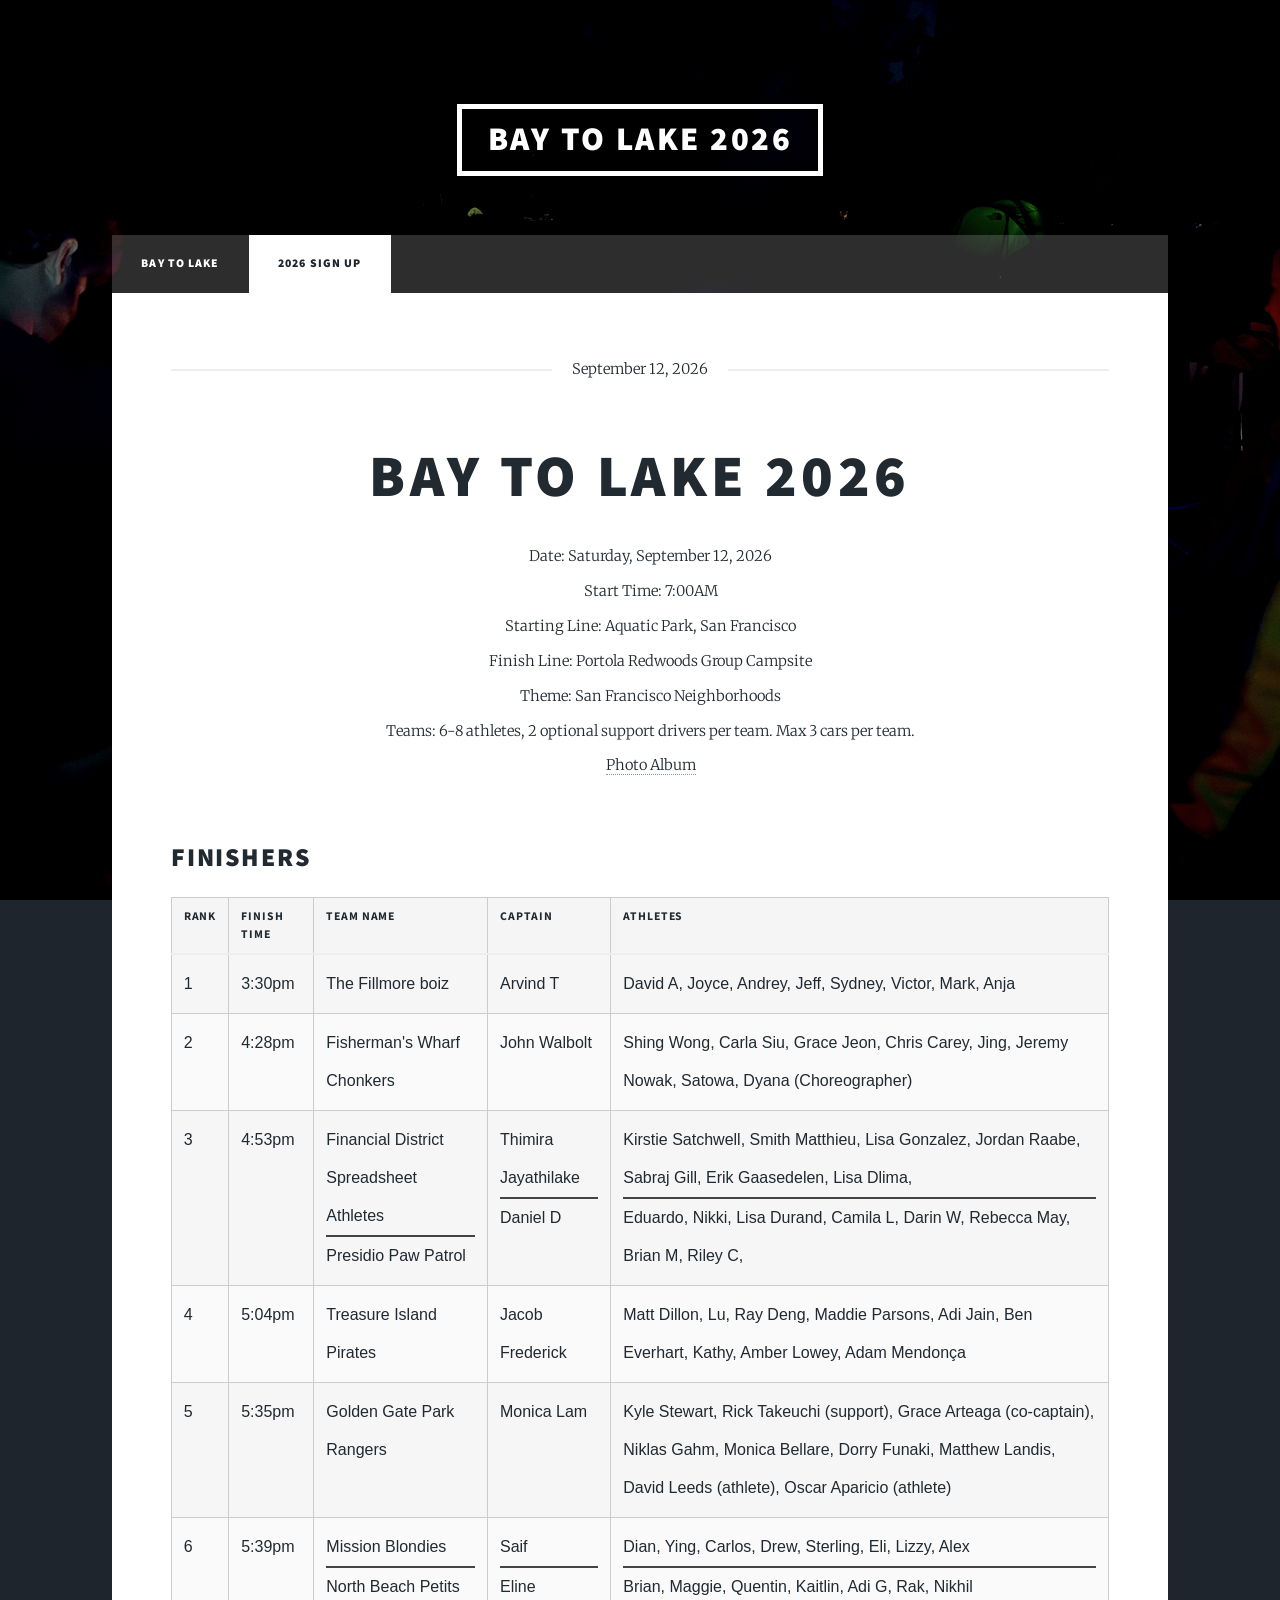
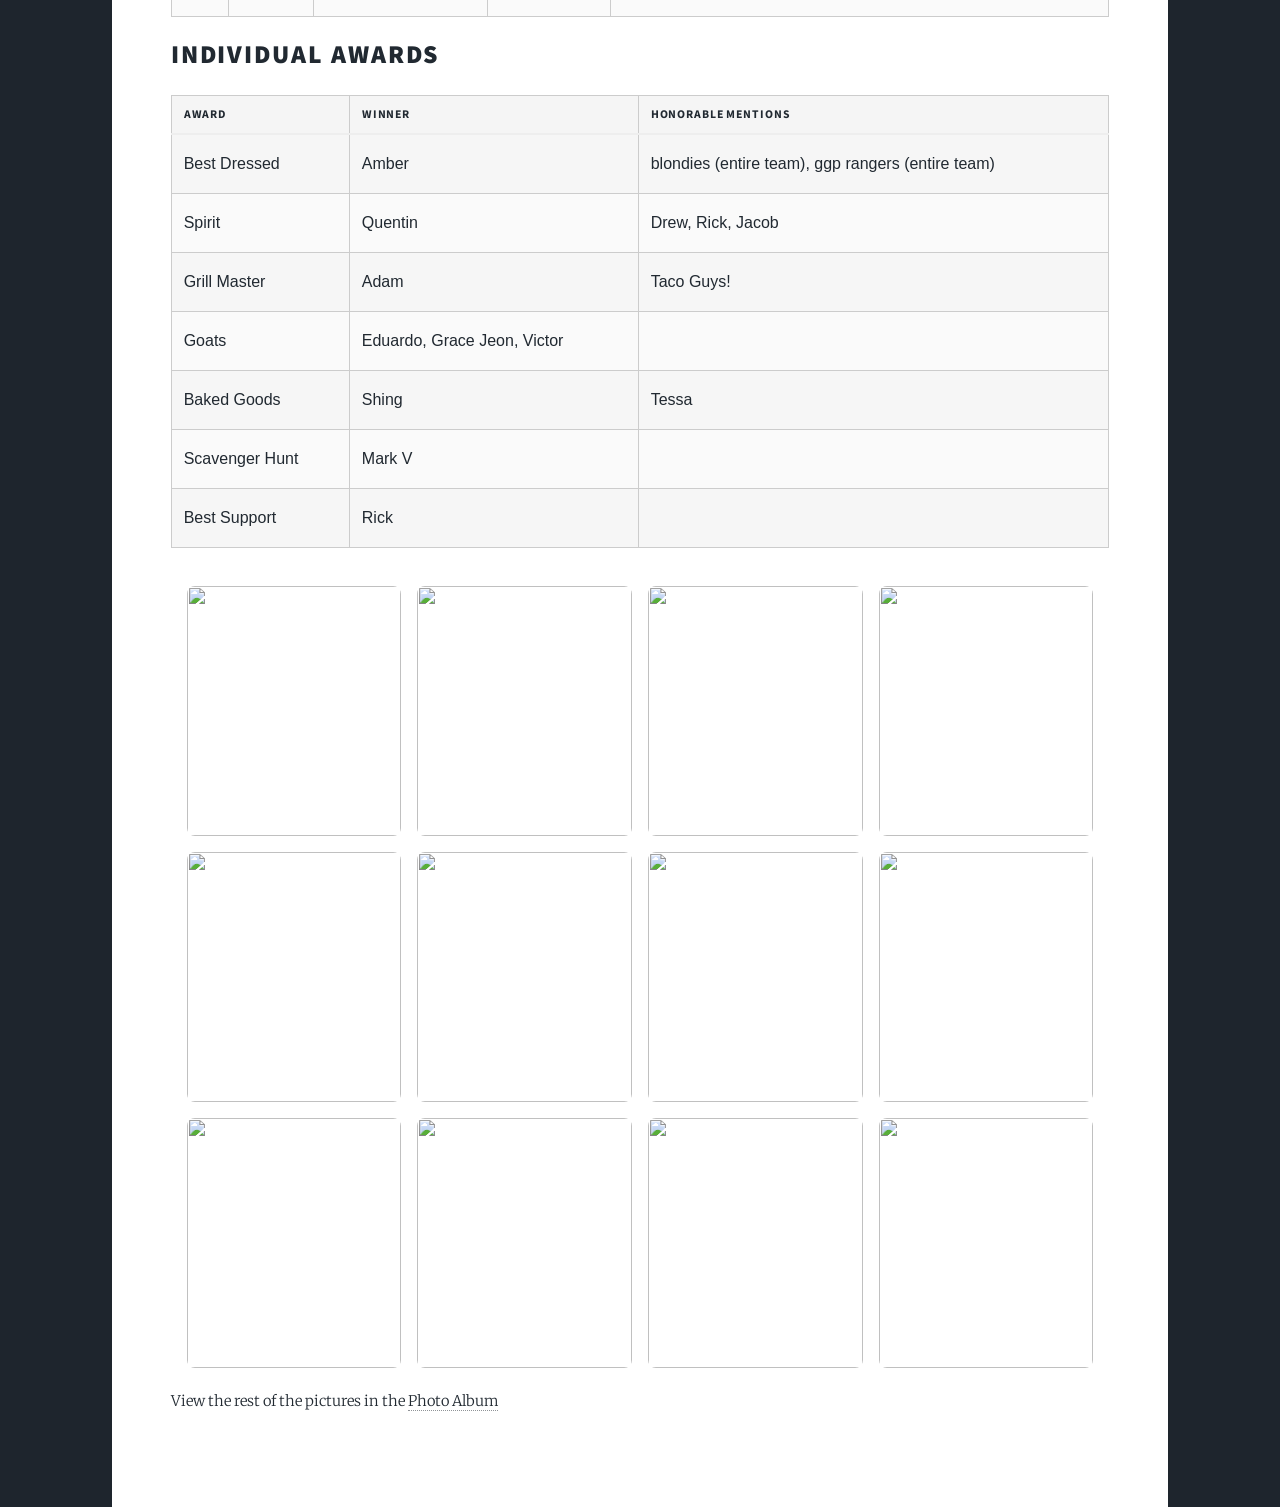
==== commit 10bc3f50: "add 2026 winners" ====
--- a/website/2026.html
+++ b/website/2026.html
@@ -16,10 +16,18 @@
             name="viewport"
             content="width=device-width, initial-scale=1, user-scalable=no"
         />
+        <link rel="stylesheet" href="assets/css/gallery.css" />
+
         <link rel="stylesheet" href="assets/css/main.css" />
         <noscript
             ><link rel="stylesheet" href="assets/css/noscript.css"
         /></noscript>
+        <style>
+            hr {
+                margin: 0;
+                border-bottom-color: #444;
+            }
+        </style>
     </head>
     <body class="is-preload">
         <!-- Wrapper -->
@@ -51,39 +59,222 @@
                         <span class="date">September 12, 2026</span>
                         <h1>Bay to Lake 2026</h1>
                         <ul>
+                            <li>Date: Saturday, September 12, 2026</li>
+                            <li>Start Time: 7:00AM</li>
+                            <li>Starting Line: Aquatic Park, San Francisco</li>
                             <li>
-                                Date & Time: Saturday, September 12, 2026 at 6AM
+                                Finish Line: Portola Redwoods Group Campsite
                             </li>
-                            <li>Start: Aquatic Park, San Francisco</li>
-                            <li>Finish: Portola Redwoods Group Campsite</li>
                             <li>Theme: San Francisco Neighborhoods</li>
                             <li>
                                 Teams: 6-8 athletes, 2 optional support drivers
                                 per team. Max 3 cars per team.
                             </li>
-                            <li>Price: $48 per person</li>
+                            <li>
+                                <a
+                                    href="https://www.icloud.com/sharedalbum/#D1jv3Z4jXftMmRhRygJv1tRLznwCAEQARog0_fAzIbPu6WSPoTkw9hm30iS9MyhkNRd7xF5lRk2dfM"
+                                    >Photo Album</a
+                                >
+                            </li>
                         </ul>
                     </header>
-                    <ul class="actions special">
-                        <li>
-                            <a
-                                href="https://forms.gle/pkW2wUgKSSJZ77wMA"
-                                class="button large disabled"
-                                disabled
-                                >SOLD OUT!</a
-                            >
-                        </li>
-                    </ul>
-                    The event is sold out. However, some teams are still looking
-                    for teammates, please join the whatsapp groupchat if you are
-                    interested in competing.
-                    <a
-                        href="https://chat.whatsapp.com/GhfOMwKwByU3hlfMUq1ZFm?mode=hq1tcli"
-                        >Join the WhatsApp Community</a
-                    >
-                    <div class="image main">
-                        <img src="images/redwoods.jpeg" alt="" />
+                    <h2>Finishers</h2>
+
+                    <table class="results-table">
+                        <thead>
+                            <tr>
+                                <th>Rank</th>
+                                <th>Finish Time</th>
+                                <th>Team Name</th>
+                                <th>Captain</th>
+                                <th>Athletes</th>
+                            </tr>
+                        </thead>
+                        <tbody>
+                            <tr>
+                                <td>1</td>
+                                <td>3:30pm</td>
+                                <td>The Fillmore boiz</td>
+                                <td>Arvind T</td>
+                                <td>
+                                    David A, Joyce, Andrey, Jeff, Sydney,
+                                    Victor, Mark, Anja
+                                </td>
+                            </tr>
+                            <tr>
+                                <td>2</td>
+                                <td>4:28pm</td>
+                                <td>Fisherman's Wharf Chonkers</td>
+                                <td>John Walbolt</td>
+                                <td>
+                                    Shing Wong, Carla Siu, Grace Jeon, Chris
+                                    Carey, Jing, Jeremy Nowak, Satowa, Dyana
+                                    (Choreographer)
+                                </td>
+                            </tr>
+                            <tr>
+                                <td>3</td>
+                                <td>4:53pm</td>
+                                <td>
+                                    Financial District Spreadsheet Athletes
+                                    <hr />
+                                    Presidio Paw Patrol
+                                </td>
+                                <td>
+                                    Thimira Jayathilake
+                                    <hr />
+                                    Daniel D
+                                </td>
+                                <td>
+                                    Kirstie Satchwell, Smith Matthieu, Lisa
+                                    Gonzalez, Jordan Raabe, Sabraj Gill, Erik
+                                    Gaasedelen, Lisa Dlima,
+                                    <hr />
+                                    Eduardo, Nikki, Lisa Durand, Camila L, Darin
+                                    W, Rebecca May, Brian M, Riley C,
+                                </td>
+                            </tr>
+                            <tr>
+                                <td>4</td>
+                                <td>5:04pm</td>
+                                <td>Treasure Island Pirates</td>
+                                <td>Jacob Frederick</td>
+                                <td>
+                                    Matt Dillon, Lu, Ray Deng, Maddie Parsons,
+                                    Adi Jain, Ben Everhart, Kathy, Amber Lowey,
+                                    Adam Mendonça
+                                </td>
+                            </tr>
+                            <tr>
+                                <td>5</td>
+                                <td>5:35pm</td>
+                                <td>Golden Gate Park Rangers</td>
+                                <td>Monica Lam</td>
+                                <td>
+                                    Kyle Stewart, Rick Takeuchi (support), Grace
+                                    Arteaga (co-captain), Niklas Gahm, Monica
+                                    Bellare, Dorry Funaki, Matthew Landis, David
+                                    Leeds (athlete), Oscar Aparicio (athlete)
+                                </td>
+                            </tr>
+                            <tr>
+                                <td>6</td>
+                                <td>5:39pm</td>
+                                <td>
+                                    Mission Blondies
+                                    <hr />
+                                    North Beach Petits
+                                </td>
+                                <td>
+                                    Saif
+                                    <hr />
+                                    Eline
+                                </td>
+                                <td>
+                                    Dian, Ying, Carlos, Drew, Sterling, Eli,
+                                    Lizzy, Alex
+                                    <hr />
+                                    Brian, Maggie, Quentin, Kaitlin, Adi G, Rak,
+                                    Nikhil
+                                </td>
+                            </tr>
+                        </tbody>
+                    </table>
+                    <h2>Individual Awards</h2>
+                    <table class="results-table">
+                        <thead>
+                            <tr>
+                                <th>Award</th>
+                                <th>Winner</th>
+                                <th>Honorable Mentions</th>
+                            </tr>
+                        </thead>
+                        <tbody>
+                            <tr>
+                                <td>Best Dressed</td>
+                                <td>Amber</td>
+                                <td>
+                                    blondies (entire team), ggp rangers (entire
+                                    team)
+                                </td>
+                            </tr>
+                            <tr>
+                                <td>Spirit</td>
+                                <td>Quentin</td>
+                                <td>Drew, Rick, Jacob</td>
+                            </tr>
+                            <tr>
+                                <td>Grill Master</td>
+                                <td>Adam</td>
+                                <td>Taco Guys!</td>
+                            </tr>
+                            <tr>
+                                <td>Goats</td>
+                                <td>Eduardo, Grace Jeon, Victor</td>
+                                <td></td>
+                            </tr>
+                            <tr>
+                                <td>Baked Goods</td>
+                                <td>Shing</td>
+                                <td>Tessa</td>
+                            </tr>
+                            <tr>
+                                <td>Scavenger Hunt</td>
+                                <td>Mark V</td>
+                                <td></td>
+                            </tr>
+                            <tr>
+                                <td>Best Support</td>
+                                <td>Rick</td>
+                                <td></td>
+                            </tr>
+                        </tbody>
+                    </table>
+                    <div class="gallery">
+                        <img
+                            src="https://baytolake.sfo3.cdn.digitaloceanspaces.com/2026/62D9B4EA-BF75-4A55-A713-7DC05A2238A4.jpg"
+                        />
+                        <img
+                            src="https://baytolake.sfo3.cdn.digitaloceanspaces.com/2026/3EF74320-4062-4B7E-862F-DDD89DF695E6.jpg"
+                        />
+                        <img
+                            src="https://baytolake.sfo3.cdn.digitaloceanspaces.com/2026/D8918CA6-E059-4701-B232-255C58F52DE6.jpg"
+                        />
+                        <img
+                            src="https://baytolake.sfo3.cdn.digitaloceanspaces.com/2026/7D57C3E3-3787-41E3-8548-AD479146BCE5.jpg"
+                        />
+                        <img
+                            src="https://baytolake.sfo3.cdn.digitaloceanspaces.com/2026/F193A8CD-A75E-4460-AE85-B4B56A9E5527.jpg"
+                        />
+                        <img
+                            src="https://baytolake.sfo3.cdn.digitaloceanspaces.com/2026/76297C21-A94F-4E72-BD96-295A41372DEF.jpg"
+                        />
+                        <img
+                            src="https://baytolake.sfo3.cdn.digitaloceanspaces.com/2026/80C79A6B-FC4F-44EF-ACF5-D2DEE8B81FEC.jpg"
+                        />
+                        <img
+                            src="https://baytolake.sfo3.cdn.digitaloceanspaces.com/2026/BC8C5B91-A495-454A-B45C-D451D258E7D0.jpg"
+                        />
+                        <img
+                            src="https://baytolake.sfo3.cdn.digitaloceanspaces.com/2026/626E84EB-DD9B-4E9B-AFC0-8755AAEB7E47.JPG"
+                        />
+                        <img
+                            src="https://baytolake.sfo3.cdn.digitaloceanspaces.com/2026/67F2826C-A423-4FA3-B477-6AA3C8422DAA.jpg"
+                        />
+                        <img
+                            src="https://baytolake.sfo3.cdn.digitaloceanspaces.com/2026/4B3EDB85-86EE-40C9-AD48-58E7DB4E65AA.JPG"
+                        />
+                        <img
+                            src="https://baytolake.sfo3.cdn.digitaloceanspaces.com/2026/F4CFDD58-8078-463A-B912-48861ACADB2B.JPG"
+                        />
                     </div>
+                    <p>
+                        View the rest of the pictures in the
+                        <a
+                            href="https://www.icloud.com/sharedalbum/#D1jv3Z4jXftMmRhRygJv1tRLznwCAEQARog0_fAzIbPu6WSPoTkw9hm30iS9MyhkNRd7xF5lRk2dfM"
+                            >Photo Album</a
+                        >
+                    </p>
                 </section>
             </div>
         </div>
--- a/website/assets/css/gallery.css
+++ b/website/assets/css/gallery.css
@@ -0,0 +1,28 @@
+.gallery {
+    display: grid;
+    grid-template-columns: repeat(4, 1fr);
+    gap: 16px;
+    padding: 16px;
+}
+
+.gallery img {
+    width: 100%;
+    height: 250px;
+    object-fit: cover;
+    display: block;
+    border-radius: 8px;
+}
+
+/* tablet */
+@media (max-width: 900px) {
+    .gallery {
+        grid-template-columns: repeat(2, 1fr);
+    }
+}
+
+/* mobile */
+@media (max-width: 600px) {
+    .gallery {
+        grid-template-columns: 1fr;
+    }
+}
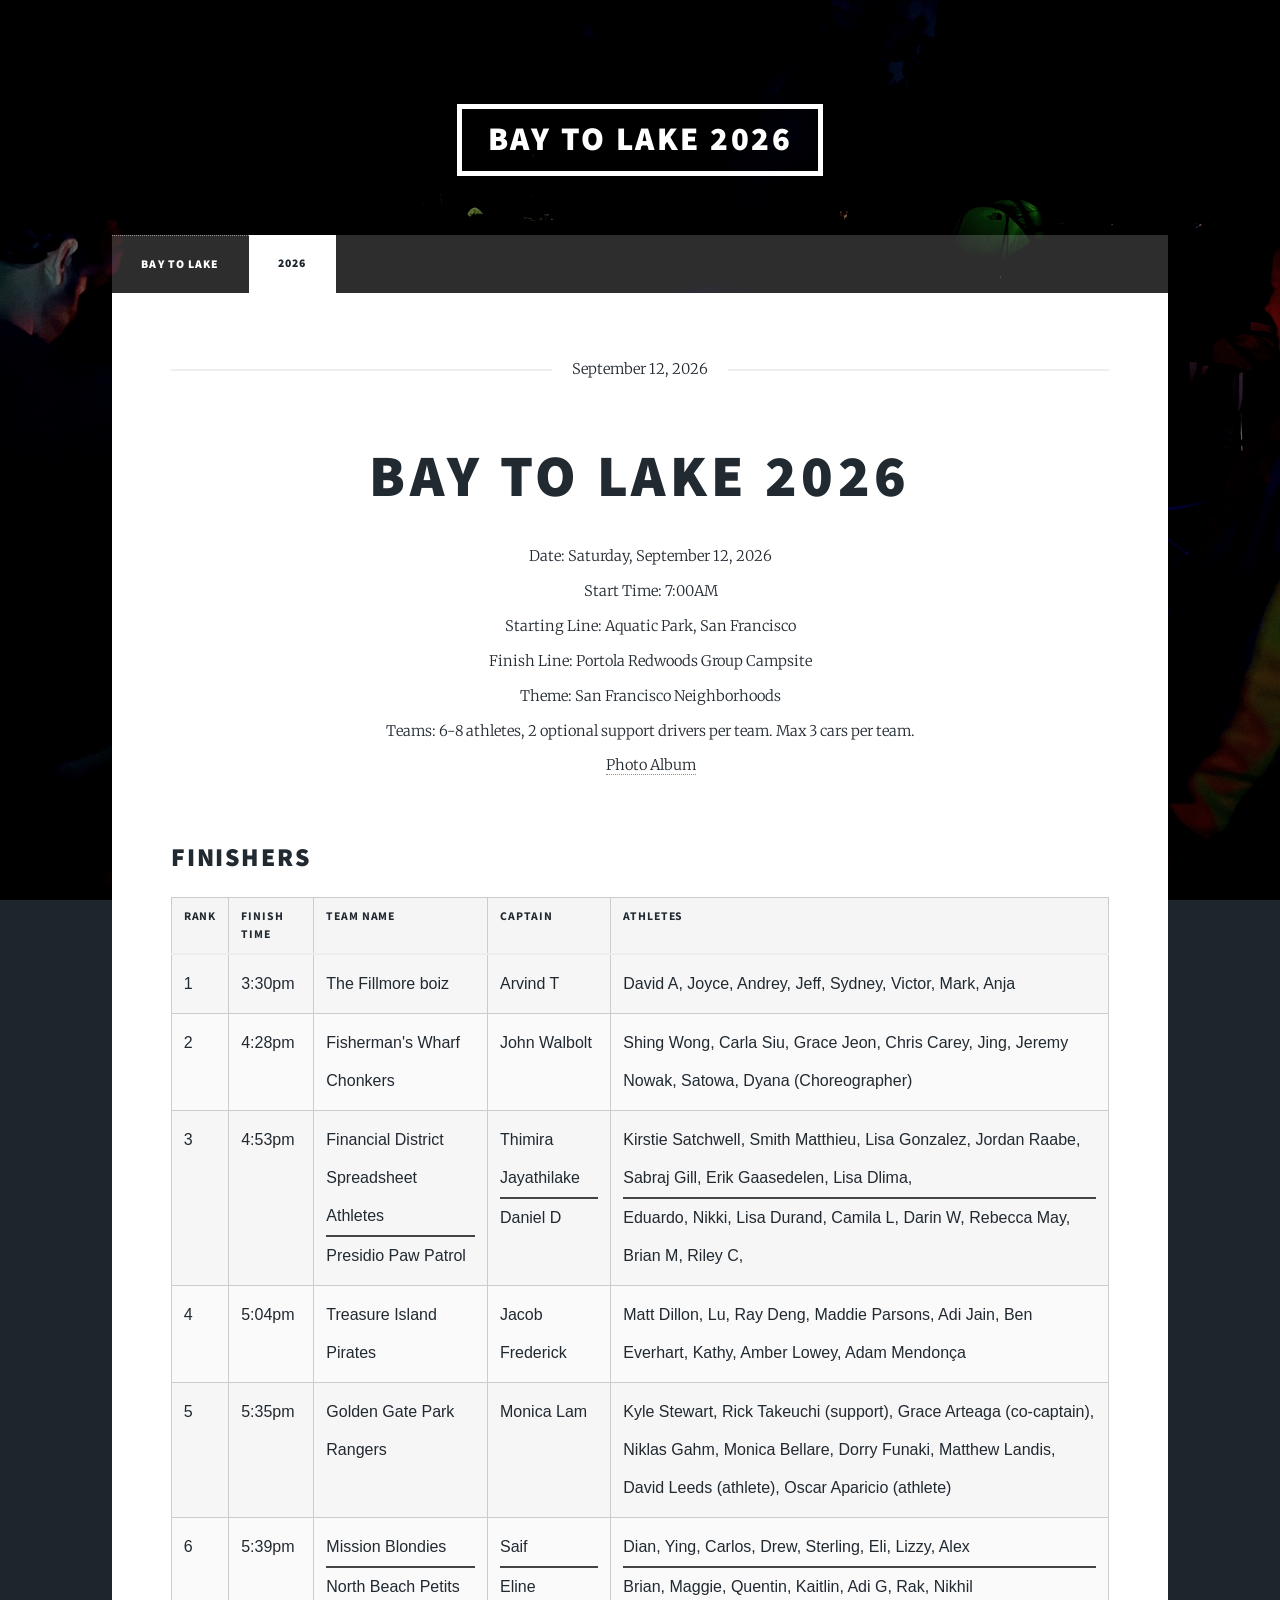
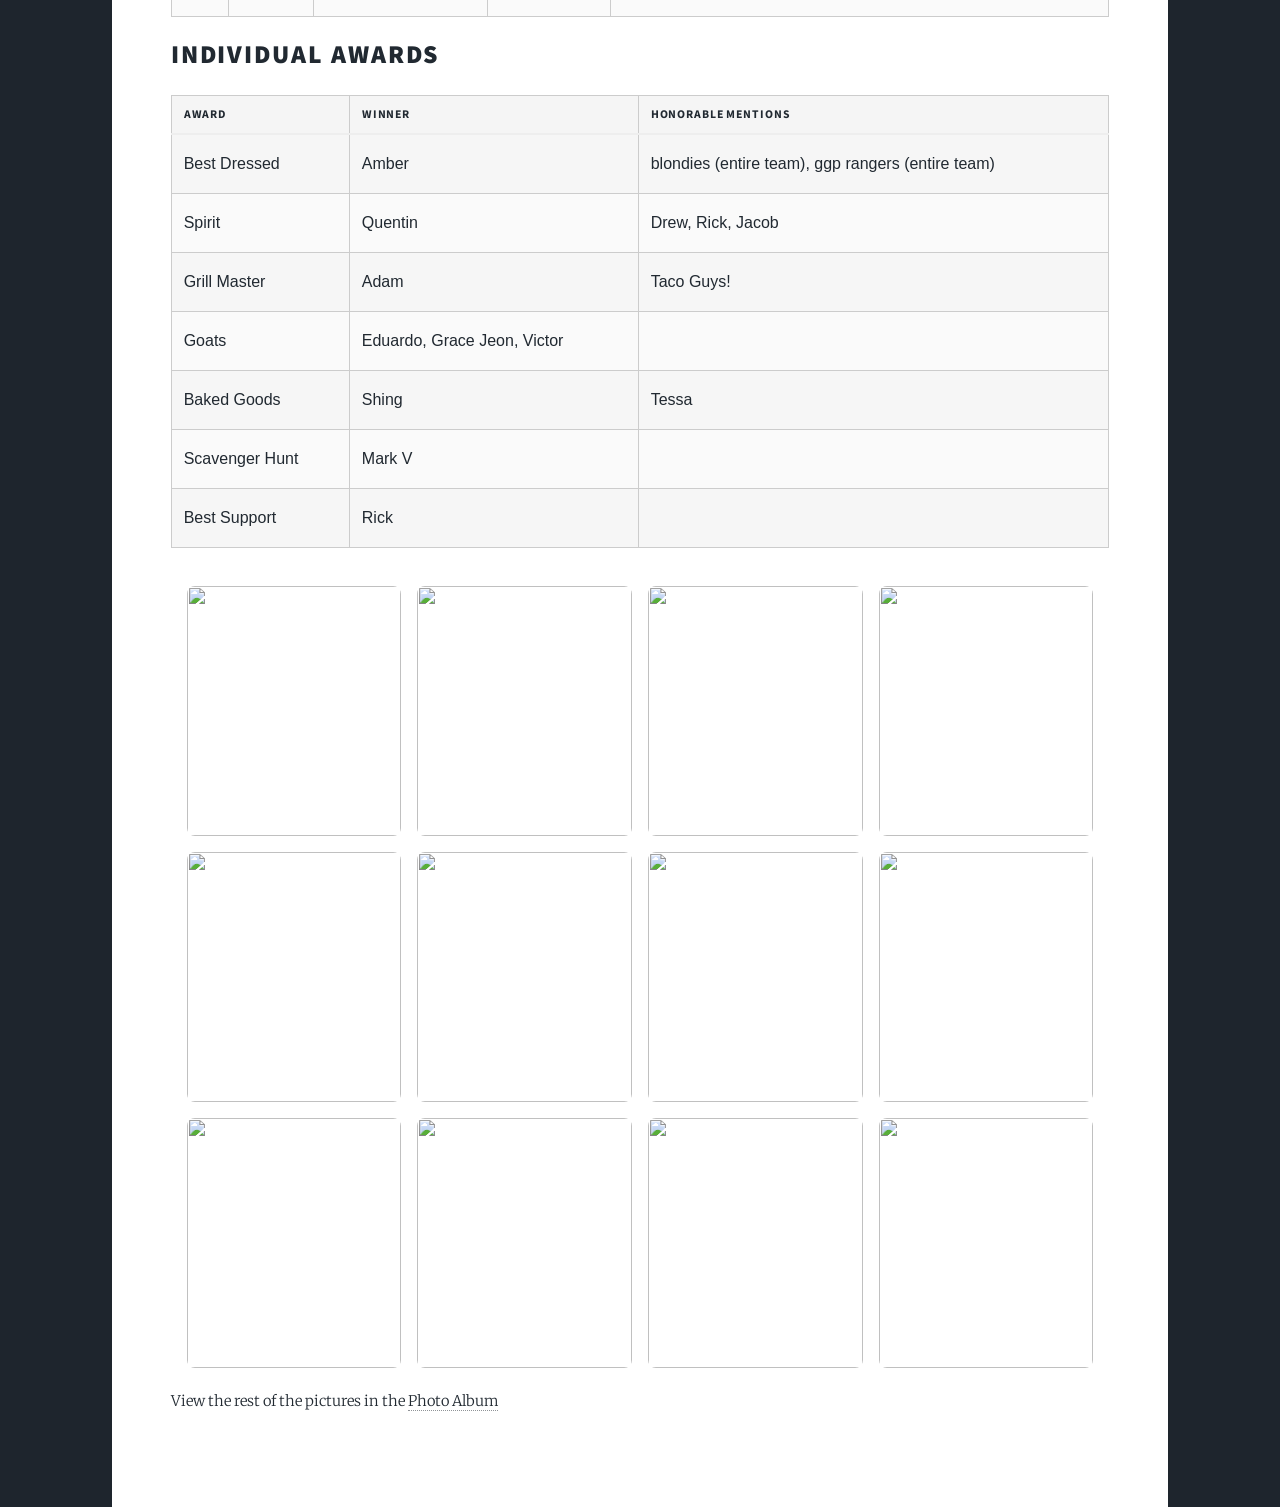
==== commit 3fcf5556: "update index" ====
--- a/website/2026.html
+++ b/website/2026.html
@@ -34,9 +34,8 @@
         <div id="wrapper">
             <!-- Header -->
             <header id="header">
-                <a href="https://forms.gle/pkW2wUgKSSJZ77wMA" class="logo"
-                    >Bay To Lake 2026</a
-                >
+                <a href="#main" class="logo"
+                    >Bay To Lake 2026
             </header>
 
             <!-- Nav -->
@@ -44,9 +43,7 @@
                 <ul class="links">
                     <li><a href="index.html">Bay To Lake</a></li>
                     <li class="active">
-                        <a href="https://forms.gle/pkW2wUgKSSJZ77wMA"
-                            >2026 sign up</a
-                        >
+                        <a href="https://forms.gle/pkW2wUgKSSJZ77wMA">2026</a>
                     </li>
                 </ul>
             </nav>
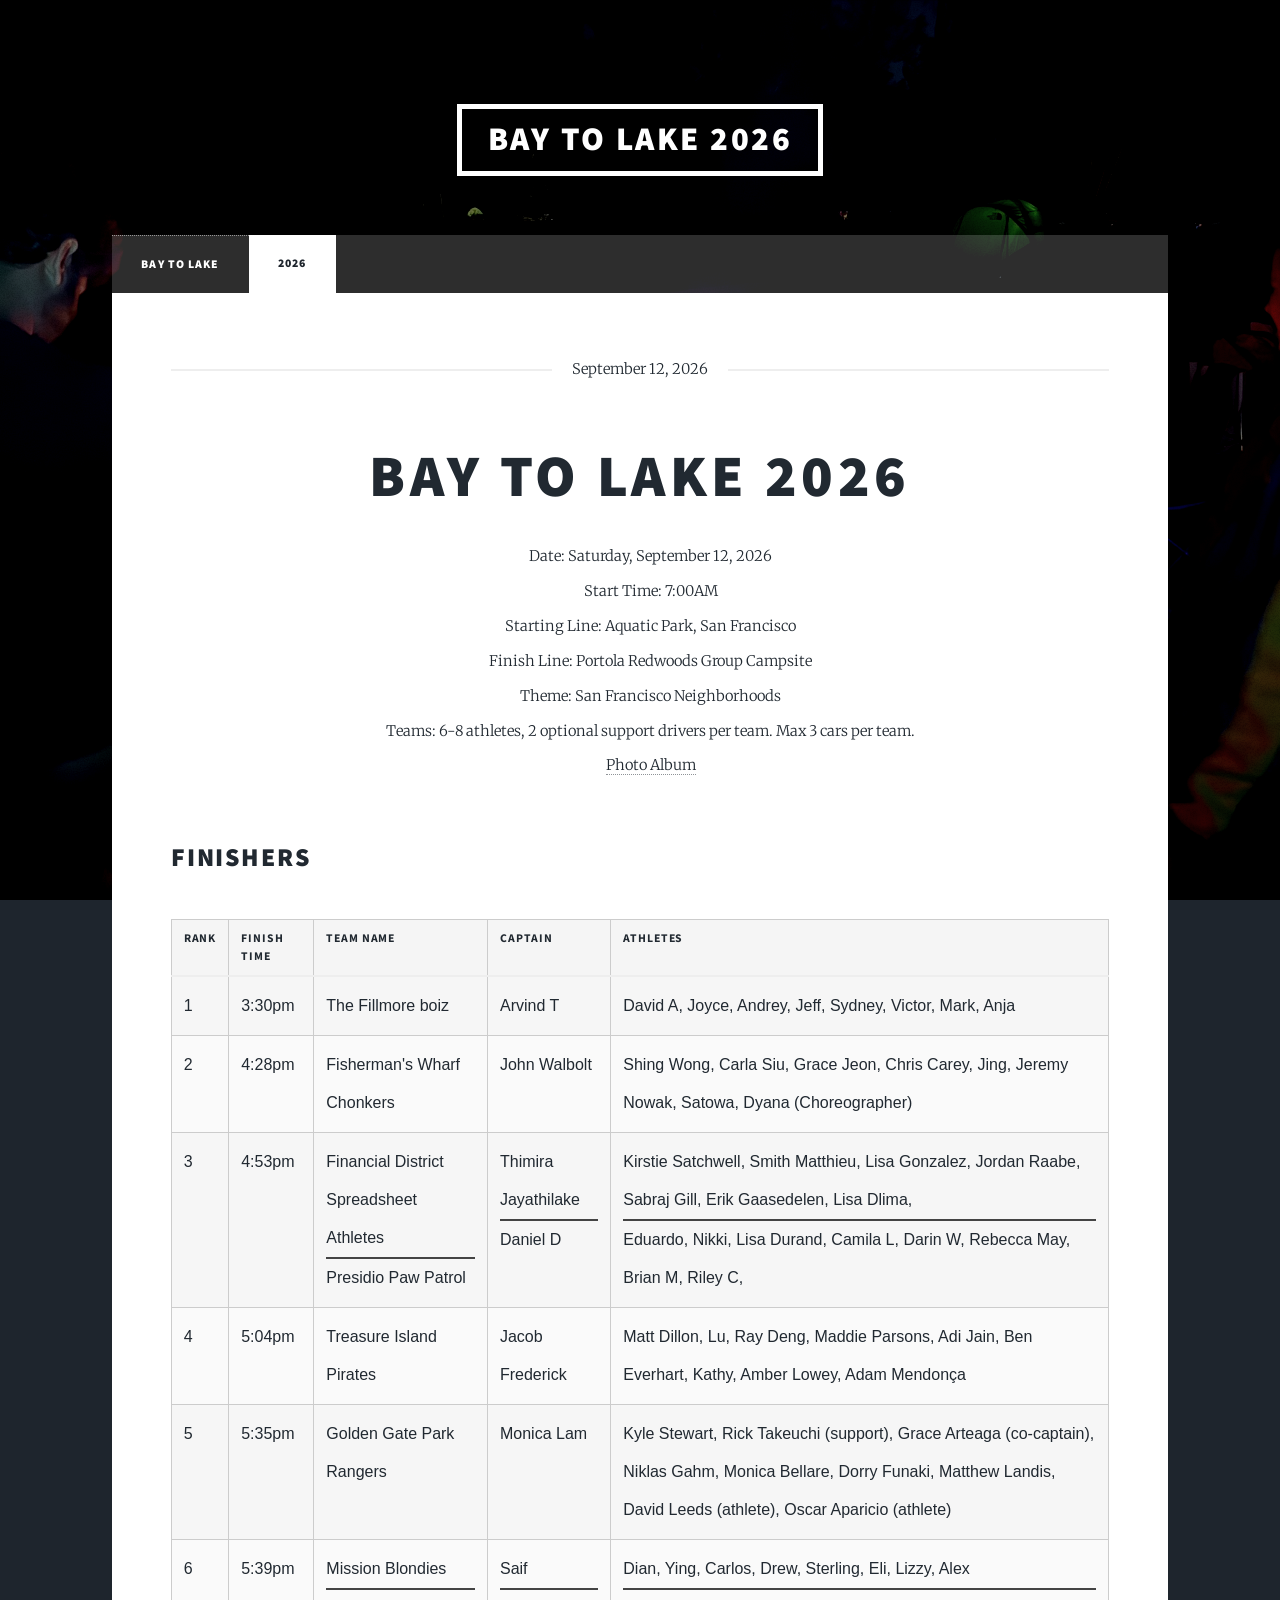
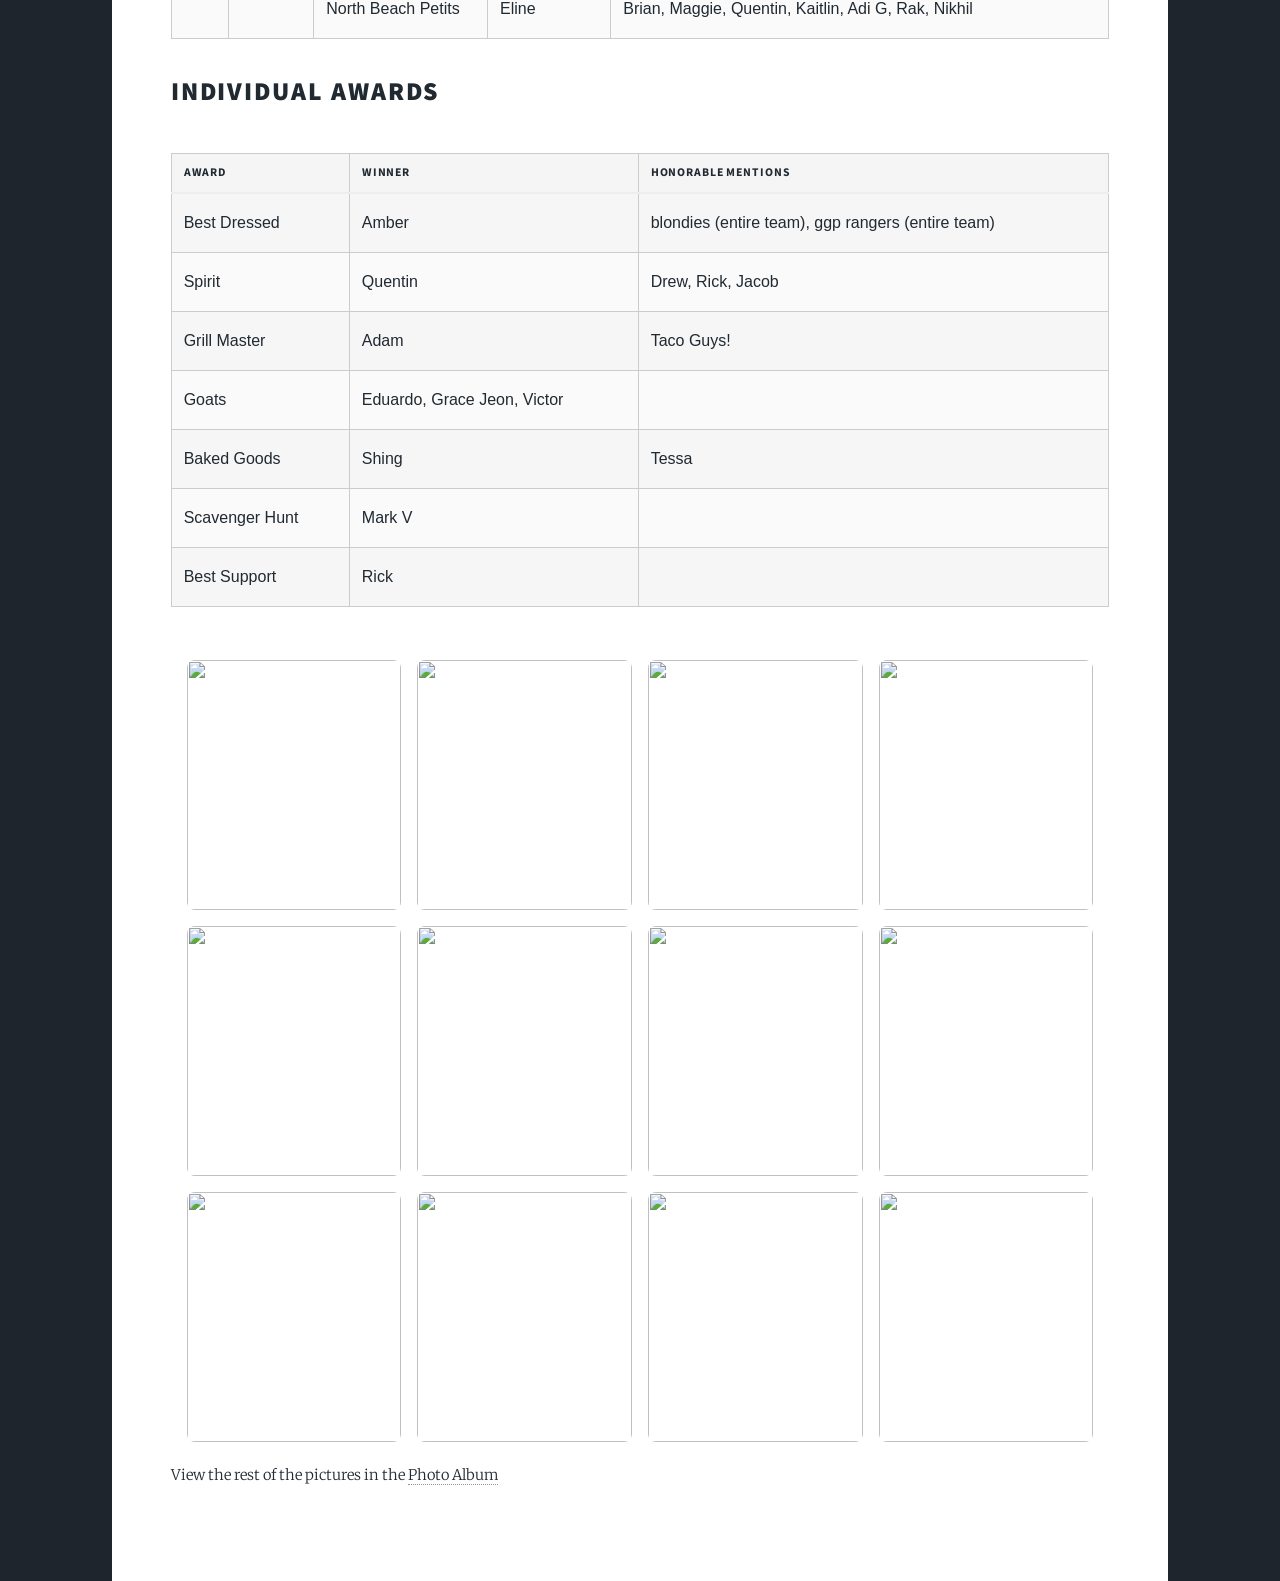
==== commit 172c3eba: "update 2026" ====
--- a/website/2026.html
+++ b/website/2026.html
@@ -26,6 +26,15 @@
             hr {
                 margin: 0;
                 border-bottom-color: #444;
+            }
+            .table-wrap {
+                width: 100%;
+                overflow-x: auto;
+                -webkit-overflow-scrolling: touch;
+                margin-bottom: 1em;
+            }
+            .results-table {
+                min-width: 640px;
             }
         </style>
     </head>
@@ -76,7 +85,7 @@
                         </ul>
                     </header>
                     <h2>Finishers</h2>
-
+<div class="table-wrap">
                     <table class="results-table">
                         <thead>
                             <tr>
@@ -177,7 +186,9 @@
                             </tr>
                         </tbody>
                     </table>
+</div>
                     <h2>Individual Awards</h2>
+                    <div class="table-wrap">
                     <table class="results-table">
                         <thead>
                             <tr>
@@ -227,6 +238,7 @@
                             </tr>
                         </tbody>
                     </table>
+                    </div>
                     <div class="gallery">
                         <img
                             src="https://baytolake.sfo3.cdn.digitaloceanspaces.com/2026/62D9B4EA-BF75-4A55-A713-7DC05A2238A4.jpg"
